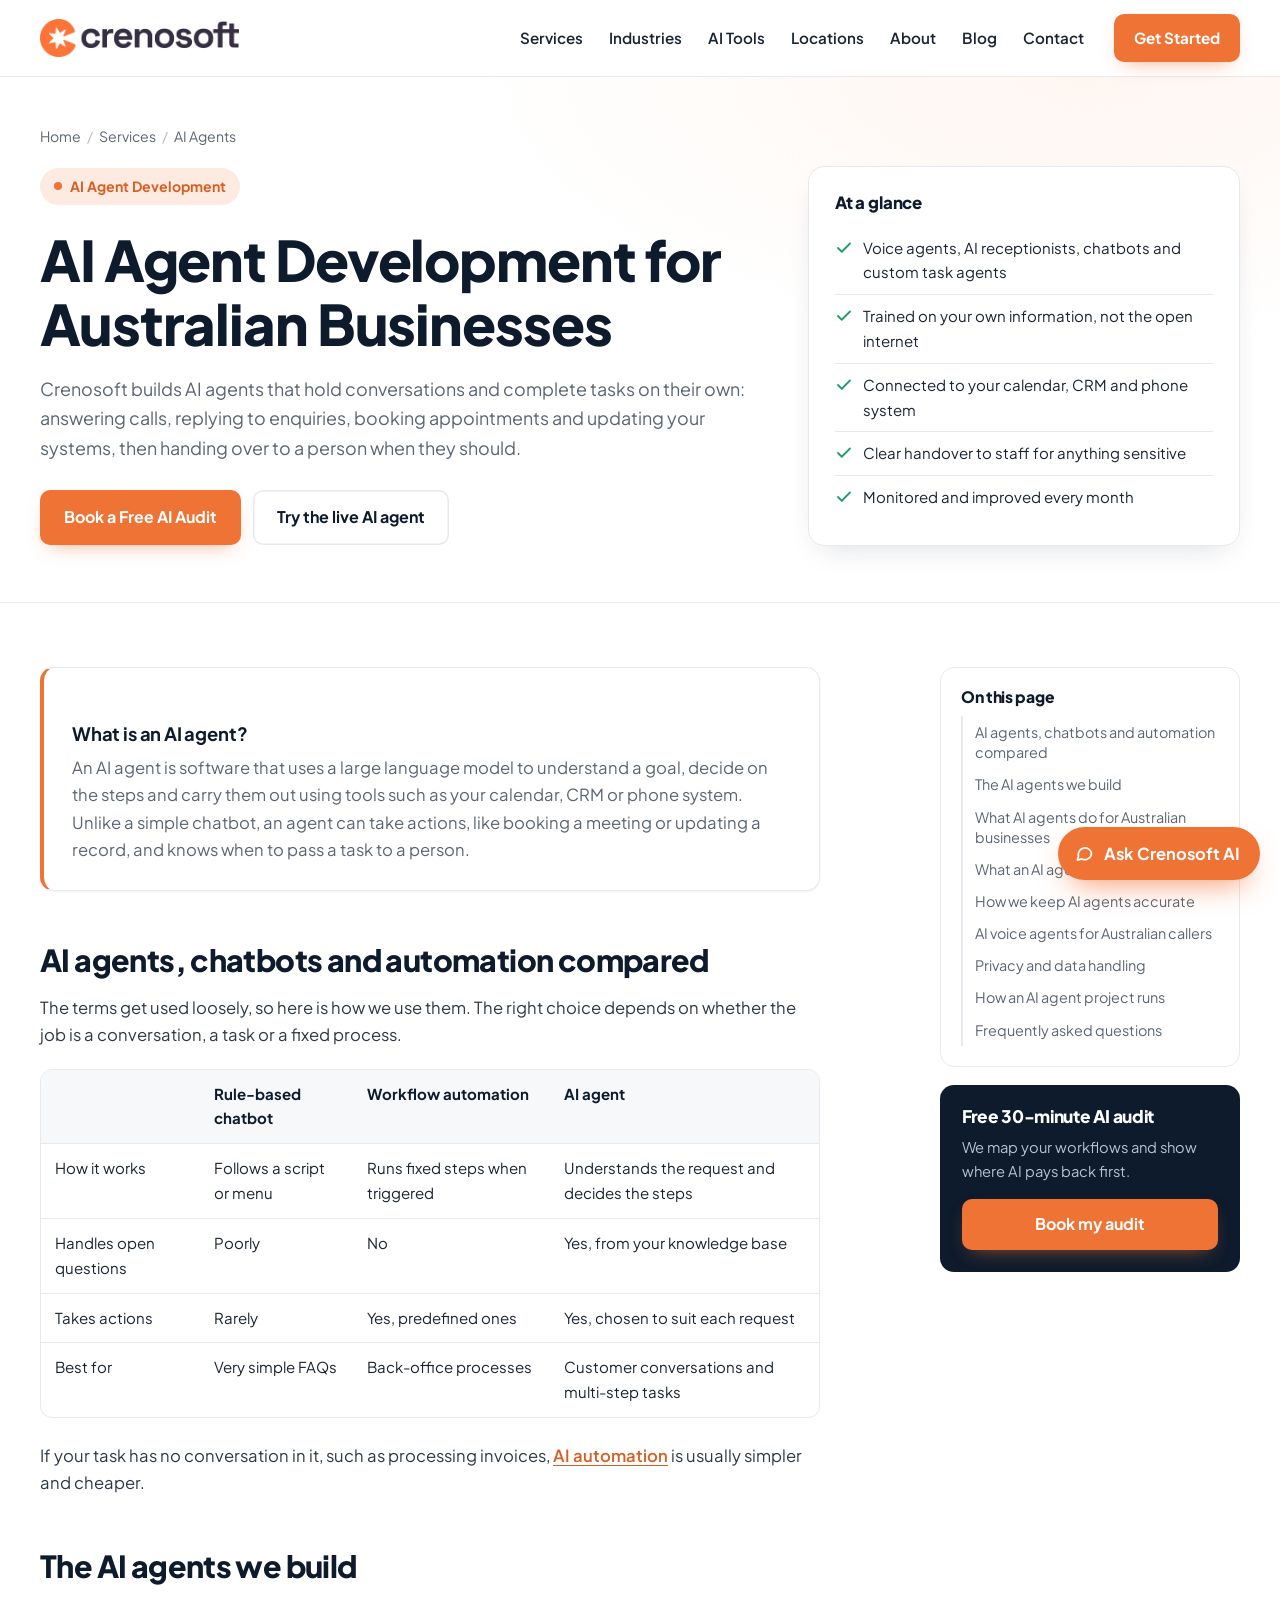
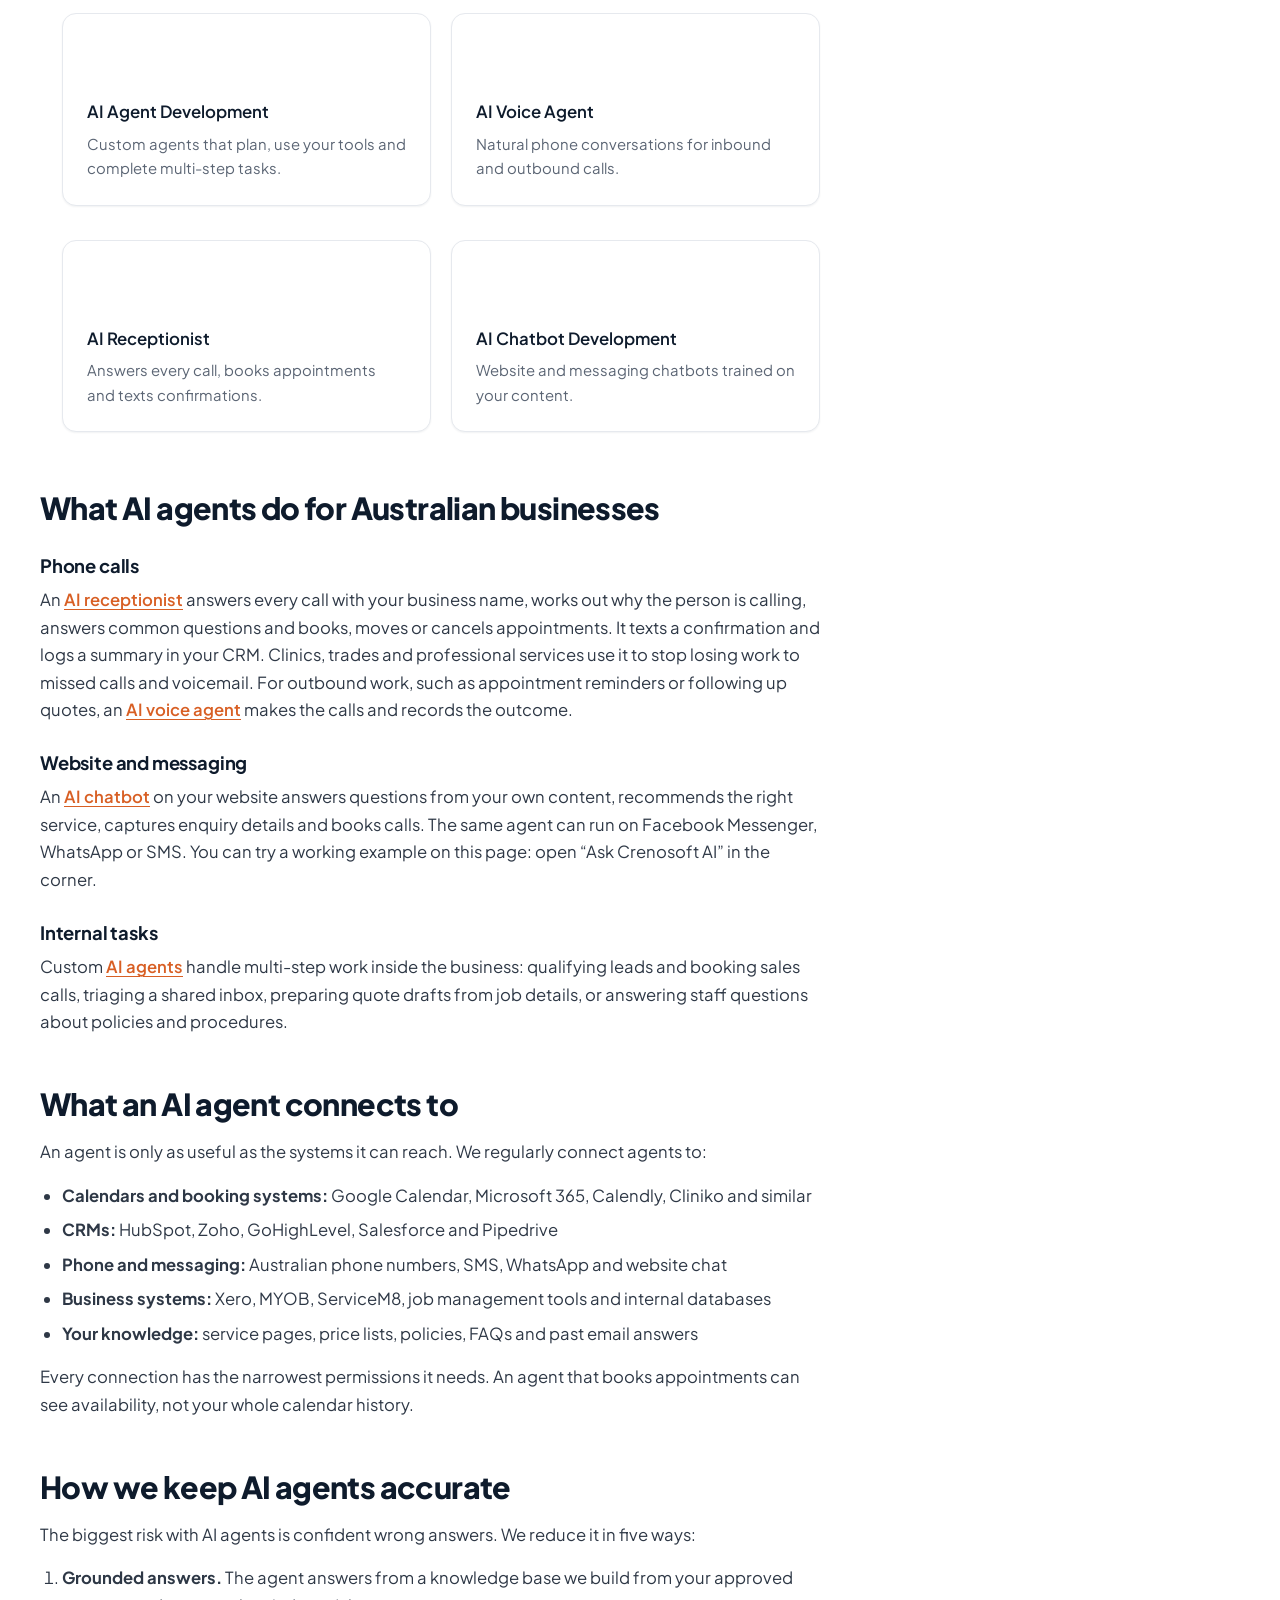
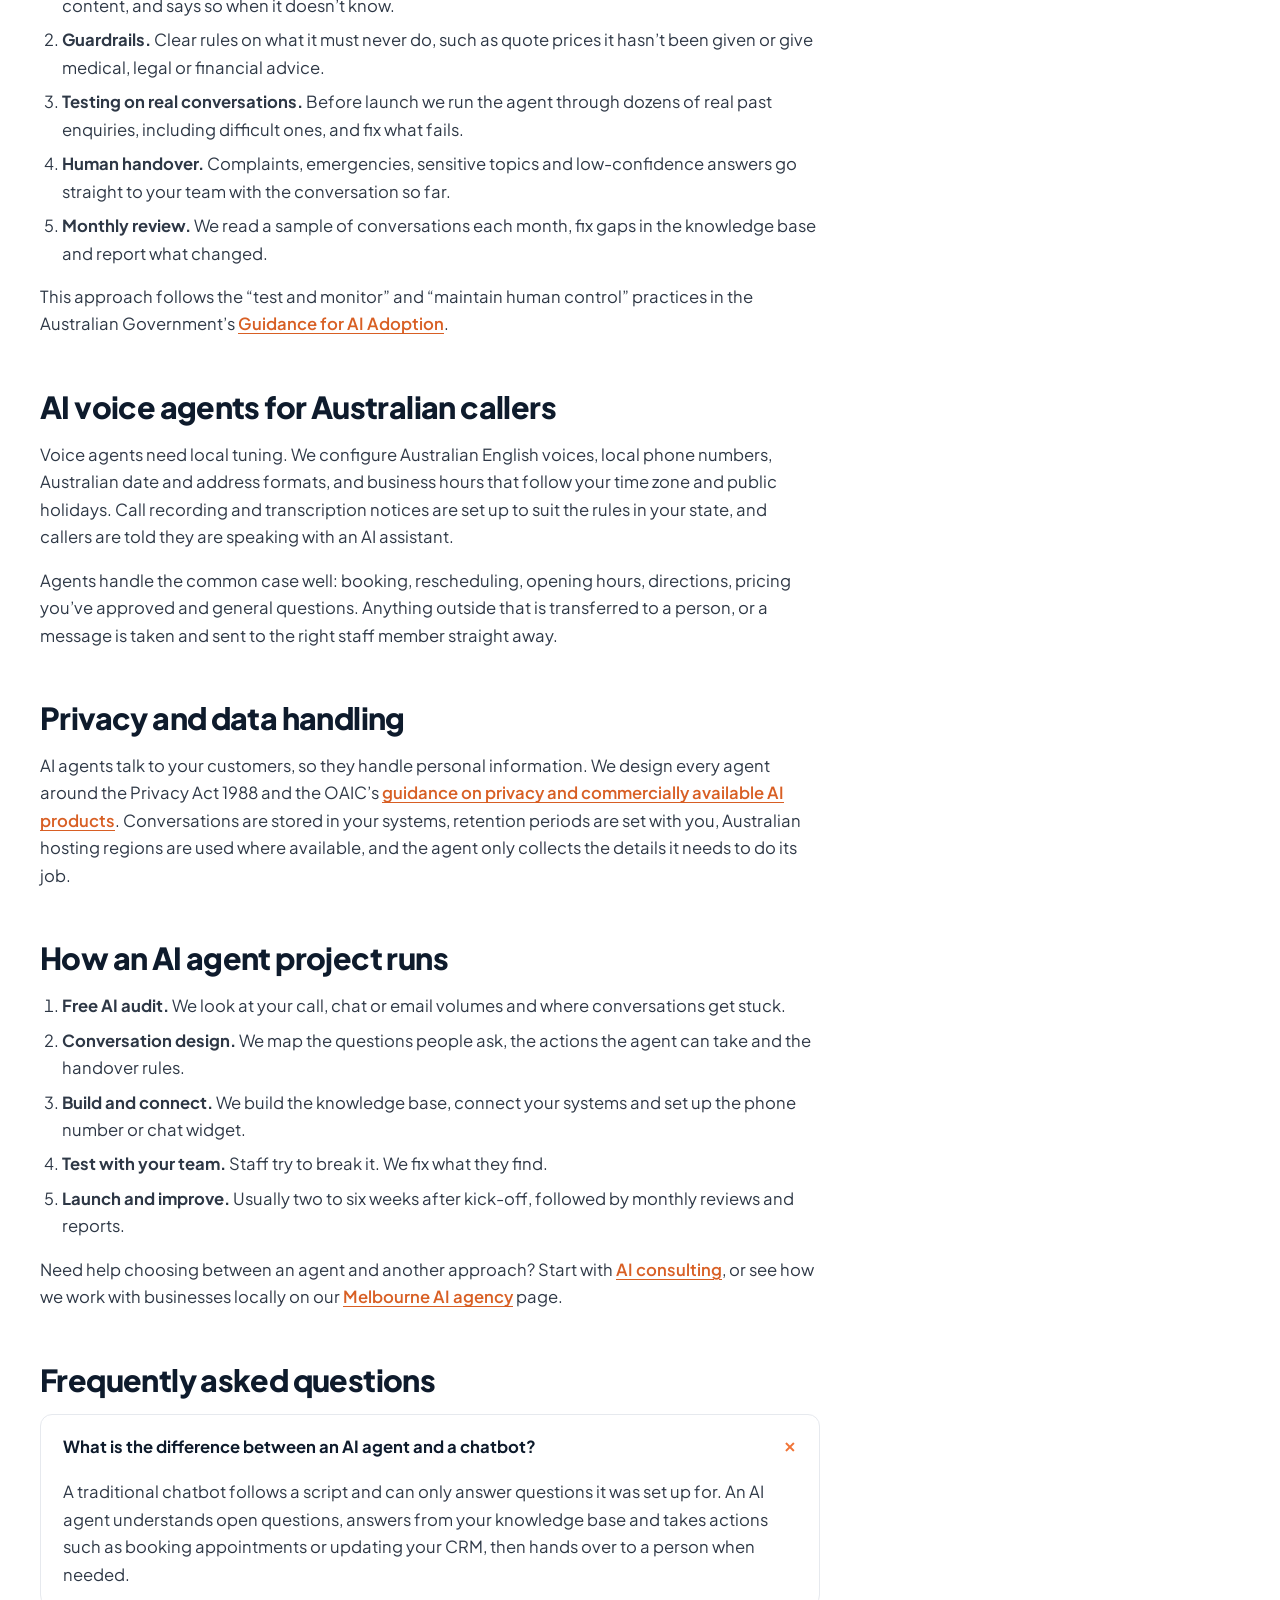
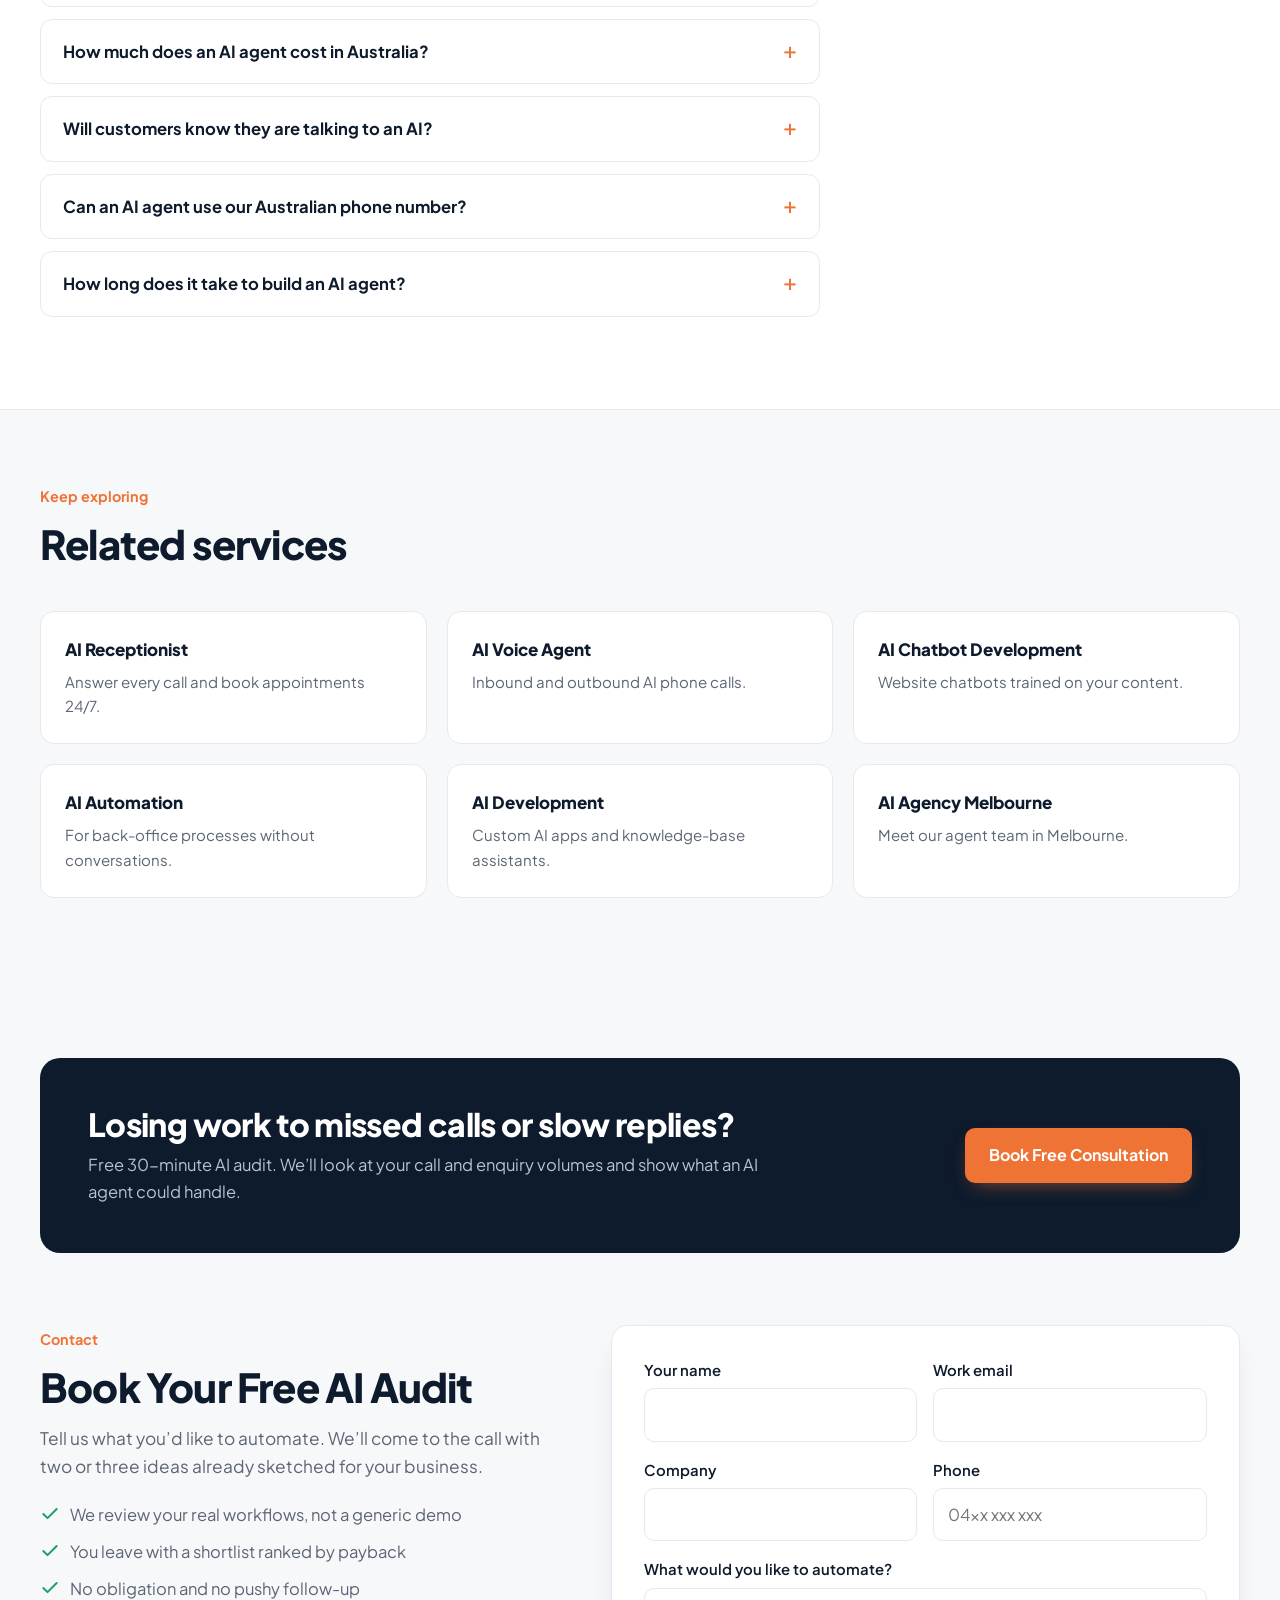
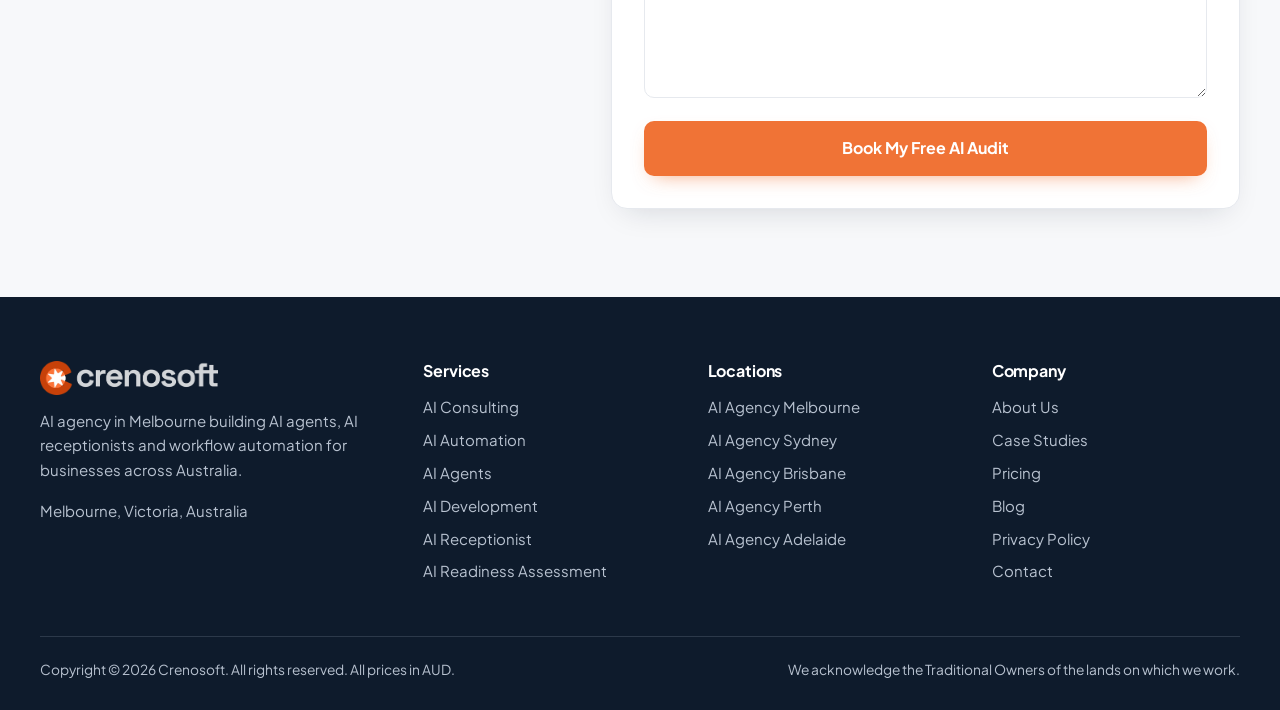
==== ai-agents.html @ 58e5a0da "Fix site structure: homepage, 5 service/location pages, clean-URL rewrites" ====
<!DOCTYPE html>
<html lang="en-AU">
<head>
<meta charset="utf-8">
<meta name="viewport" content="width=device-width, initial-scale=1, viewport-fit=cover">
<title>AI Agent Development Company Australia | Crenosoft</title>
<meta name="description" content="AI agent development for Australian businesses: voice agents, AI receptionists, chatbots and custom agents that use your tools and hand over to people.">
<link rel="canonical" href="https://www.crenosoft.com/ai-agents/">
<meta name="robots" content="index, follow, max-image-preview:large, max-snippet:-1">
<meta name="geo.region" content="AU-VIC">
<meta name="geo.placename" content="Melbourne">
<meta name="theme-color" content="#F07336">
<link rel="icon" type="image/png" href="/favicon.png">
<meta property="og:type" content="website">
<meta property="og:locale" content="en_AU">
<meta property="og:site_name" content="Crenosoft">
<meta property="og:title" content="AI Agent Development Company Australia | Crenosoft">
<meta property="og:description" content="AI agent development for Australian businesses: voice agents, AI receptionists, chatbots and custom agents that use your tools and hand over to people.">
<meta property="og:url" content="https://www.crenosoft.com/ai-agents/">
<meta name="twitter:card" content="summary_large_image">
<link rel="preconnect" href="https://fonts.googleapis.com">
<link rel="preconnect" href="https://fonts.gstatic.com" crossorigin>
<link href="https://fonts.googleapis.com/css2?family=Plus+Jakarta+Sans:wght@400;500;600;700;800&display=swap" rel="stylesheet">
<link rel="stylesheet" href="/styles.css">
<script type="application/ld+json">
{"@context":"https://schema.org","@graph":[{"@type":"WebPage","@id":"https://www.crenosoft.com/ai-agents/#webpage","url":"https://www.crenosoft.com/ai-agents/","name":"AI Agent Development Company Australia | Crenosoft","description":"AI agent development for Australian businesses: voice agents, AI receptionists, chatbots and custom agents that use your tools and hand over to people.","inLanguage":"en-AU","isPartOf":{"@id":"https://www.crenosoft.com/#website"},"about":{"@id":"https://www.crenosoft.com/ai-agents/#service"},"breadcrumb":{"@id":"https://www.crenosoft.com/ai-agents/#breadcrumb"},"speakable":{"@type":"SpeakableSpecification","cssSelector":[".answer-box p",".faq-answer"]}},{"@type":"BreadcrumbList","@id":"https://www.crenosoft.com/ai-agents/#breadcrumb","itemListElement":[{"@type":"ListItem","position":1,"name":"Home","item":"https://www.crenosoft.com/"},{"@type":"ListItem","position":2,"name":"Services","item":"https://www.crenosoft.com/#services"},{"@type":"ListItem","position":3,"name":"AI Agents","item":"https://www.crenosoft.com/ai-agents/"}]},{"@type":"Service","@id":"https://www.crenosoft.com/ai-agents/#service","name":"AI agent development","serviceType":"Artificial intelligence agent development","description":"An AI agent is software that uses a large language model to understand a goal, decide on the steps and carry them out using tools such as your calendar, CRM or phone system. Unlike a simple chatbot, an agent can take actions, like booking a meeting or updating a record, and knows when to pass a task to a person.","url":"https://www.crenosoft.com/ai-agents/","provider":{"@type":["Organization","ProfessionalService"],"@id":"https://www.crenosoft.com/#org","name":"Crenosoft","url":"https://www.crenosoft.com/","address":{"@type":"PostalAddress","addressLocality":"Melbourne","addressRegion":"VIC","addressCountry":"AU"}},"areaServed":[{"@type":"Country","name":"Australia"}],"hasOfferCatalog":{"@type":"OfferCatalog","name":"AI agent development","itemListElement":[{"@type":"Offer","itemOffered":{"@type":"Service","name":"AI Agent Development","url":"https://www.crenosoft.com/ai-agents/ai-agent-development/"}},{"@type":"Offer","itemOffered":{"@type":"Service","name":"AI Voice Agent","url":"https://www.crenosoft.com/ai-agents/ai-voice-agent/"}},{"@type":"Offer","itemOffered":{"@type":"Service","name":"AI Receptionist","url":"https://www.crenosoft.com/ai-agents/ai-receptionist/"}},{"@type":"Offer","itemOffered":{"@type":"Service","name":"AI Chatbot Development","url":"https://www.crenosoft.com/ai-agents/ai-chatbot-development/"}}]}},{"@type":"FAQPage","@id":"https://www.crenosoft.com/ai-agents/#faq","mainEntity":[{"@type":"Question","name":"What is the difference between an AI agent and a chatbot?","acceptedAnswer":{"@type":"Answer","text":"A traditional chatbot follows a script and can only answer questions it was set up for. An AI agent understands open questions, answers from your knowledge base and takes actions such as booking appointments or updating your CRM, then hands over to a person when needed."}},{"@type":"Question","name":"How much does an AI agent cost in Australia?","acceptedAnswer":{"@type":"Answer","text":"Cost depends on the channels it covers, the systems it connects to and the volume of conversations. We give a fixed build quote in AUD after a free audit, plus a monthly fee for hosting, call or message usage, monitoring and improvements."}},{"@type":"Question","name":"Will customers know they are talking to an AI?","acceptedAnswer":{"@type":"Answer","text":"Yes. We recommend telling callers and chat users they are speaking with an AI assistant, and always giving them a way to reach a person. This builds trust and follows Australian guidance on transparency."}},{"@type":"Question","name":"Can an AI agent use our Australian phone number?","acceptedAnswer":{"@type":"Answer","text":"Yes. The agent can answer on your existing number through call forwarding, or on a new Australian number. You choose the hours it answers and when calls go to staff."}},{"@type":"Question","name":"How long does it take to build an AI agent?","acceptedAnswer":{"@type":"Answer","text":"A focused AI receptionist or website chatbot usually goes live in two to three weeks. Custom agents that connect to several systems typically take four to six weeks, including testing with your team."}}]}]}
</script>
</head>
<body>
<a class="skip" href="#main">Skip to content</a>
<header class="site-header">
<nav class="wrap nav" aria-label="Main">
<a class="brand" href="/" aria-label="Crenosoft home"><img src="/logo.png" alt="Crenosoft" width="199" height="38"></a>
<button class="menu-toggle" aria-expanded="false" aria-controls="nav-links" aria-label="Open menu">
<svg width="26" height="26" viewBox="0 0 24 24" fill="none" stroke="currentColor" stroke-width="2" stroke-linecap="round"><path d="M4 7h16M4 12h16M4 17h16"/></svg>
</button>
<ul class="nav-links" id="nav-links">
<li><a href="/#services">Services</a></li>
<li><a href="/#industries">Industries</a></li>
<li><a href="/#assessment">AI Tools</a></li>
<li><a href="/locations/melbourne/">Locations</a></li>
<li><a href="/about/">About</a></li>
<li><a href="/insights/">Blog</a></li>
<li><a href="#contact">Contact</a></li>
</ul>
<a class="btn btn-primary" href="#contact">Get Started</a>
</nav>
</header>
<main id="main">
<section class="page-hero" aria-labelledby="page-title">
<div class="wrap">
<nav class="crumbs" aria-label="Breadcrumb"><ol><li><a href="/">Home</a></li><li><a href="/#services">Services</a></li><li aria-current="page">AI Agents</li></ol></nav>
<div class="page-hero-grid">
<div>
<span class="pill"><i aria-hidden="true"></i>AI Agent Development</span>
<h1 id="page-title">AI Agent Development for Australian Businesses</h1>
<p class="lead">Crenosoft builds AI agents that hold conversations and complete tasks on their own: answering calls, replying to enquiries, booking appointments and updating your systems, then handing over to a person when they should.</p>
<div class="hero-ctas"><a class="btn btn-primary" href="#contact">Book a Free AI Audit</a><a class="btn btn-outline" href="/">Try the live AI agent</a></div>
</div>
<aside class="facts" aria-labelledby="facts-title"><h2 id="facts-title">At a glance</h2><ul><li><svg viewBox="0 0 24 24" fill="none" stroke="currentColor" stroke-width="2.4" stroke-linecap="round" stroke-linejoin="round" aria-hidden="true"><path d="M20 6 9 17l-5-5"/></svg><span>Voice agents, AI receptionists, chatbots and custom task agents</span></li><li><svg viewBox="0 0 24 24" fill="none" stroke="currentColor" stroke-width="2.4" stroke-linecap="round" stroke-linejoin="round" aria-hidden="true"><path d="M20 6 9 17l-5-5"/></svg><span>Trained on your own information, not the open internet</span></li><li><svg viewBox="0 0 24 24" fill="none" stroke="currentColor" stroke-width="2.4" stroke-linecap="round" stroke-linejoin="round" aria-hidden="true"><path d="M20 6 9 17l-5-5"/></svg><span>Connected to your calendar, CRM and phone system</span></li><li><svg viewBox="0 0 24 24" fill="none" stroke="currentColor" stroke-width="2.4" stroke-linecap="round" stroke-linejoin="round" aria-hidden="true"><path d="M20 6 9 17l-5-5"/></svg><span>Clear handover to staff for anything sensitive</span></li><li><svg viewBox="0 0 24 24" fill="none" stroke="currentColor" stroke-width="2.4" stroke-linecap="round" stroke-linejoin="round" aria-hidden="true"><path d="M20 6 9 17l-5-5"/></svg><span>Monitored and improved every month</span></li></ul></aside>
</div>
</div>
</section>
<section class="content" aria-label="Page content">
<div class="wrap content-grid">
<article class="prose">
<div class="answer-box"><h3>What is an AI agent?</h3><p>An AI agent is software that uses a large language model to understand a goal, decide on the steps and carry them out using tools such as your calendar, CRM or phone system. Unlike a simple chatbot, an agent can take actions, like booking a meeting or updating a record, and knows when to pass a task to a person.</p></div>
<h2 id="ai-agents-chatbots-and-automation-compared">AI agents, chatbots and automation compared</h2>
<p>The terms get used loosely, so here is how we use them. The right choice depends on whether the job is a conversation, a task or a fixed process.</p>
<div class="tbl-wrap"><table class="tbl">
<thead><tr><th scope="col"></th><th scope="col">Rule-based chatbot</th><th scope="col">Workflow automation</th><th scope="col">AI agent</th></tr></thead>
<tbody>
<tr><td>How it works</td><td>Follows a script or menu</td><td>Runs fixed steps when triggered</td><td>Understands the request and decides the steps</td></tr>
<tr><td>Handles open questions</td><td>Poorly</td><td>No</td><td>Yes, from your knowledge base</td></tr>
<tr><td>Takes actions</td><td>Rarely</td><td>Yes, predefined ones</td><td>Yes, chosen to suit each request</td></tr>
<tr><td>Best for</td><td>Very simple FAQs</td><td>Back-office processes</td><td>Customer conversations and multi-step tasks</td></tr>
</tbody></table></div>
<p>If your task has no conversation in it, such as processing invoices, <a href="/ai-automation/">AI automation</a> is usually simpler and cheaper.</p>
<h2 id="the-ai-agents-we-build">The AI agents we build</h2>
<ul class="svc-list"><li><a href="/ai-agents/ai-agent-development/">AI Agent Development</a><p>Custom agents that plan, use your tools and complete multi-step tasks.</p></li><li><a href="/ai-agents/ai-voice-agent/">AI Voice Agent</a><p>Natural phone conversations for inbound and outbound calls.</p></li><li><a href="/ai-agents/ai-receptionist/">AI Receptionist</a><p>Answers every call, books appointments and texts confirmations.</p></li><li><a href="/ai-agents/ai-chatbot-development/">AI Chatbot Development</a><p>Website and messaging chatbots trained on your content.</p></li></ul>
<h2 id="what-ai-agents-do-for-australian-businesses">What AI agents do for Australian businesses</h2>
<h3>Phone calls</h3>
<p>An <a href="/ai-agents/ai-receptionist/">AI receptionist</a> answers every call with your business name, works out why the person is calling, answers common questions and books, moves or cancels appointments. It texts a confirmation and logs a summary in your CRM. Clinics, trades and professional services use it to stop losing work to missed calls and voicemail. For outbound work, such as appointment reminders or following up quotes, an <a href="/ai-agents/ai-voice-agent/">AI voice agent</a> makes the calls and records the outcome.</p>
<h3>Website and messaging</h3>
<p>An <a href="/ai-agents/ai-chatbot-development/">AI chatbot</a> on your website answers questions from your own content, recommends the right service, captures enquiry details and books calls. The same agent can run on Facebook Messenger, WhatsApp or SMS. You can try a working example on this page: open “Ask Crenosoft AI” in the corner.</p>
<h3>Internal tasks</h3>
<p>Custom <a href="/ai-agents/ai-agent-development/">AI agents</a> handle multi-step work inside the business: qualifying leads and booking sales calls, triaging a shared inbox, preparing quote drafts from job details, or answering staff questions about policies and procedures.</p>
<h2 id="what-an-ai-agent-connects-to">What an AI agent connects to</h2>
<p>An agent is only as useful as the systems it can reach. We regularly connect agents to:</p>
<ul>
<li><strong>Calendars and booking systems:</strong> Google Calendar, Microsoft 365, Calendly, Cliniko and similar</li>
<li><strong>CRMs:</strong> HubSpot, Zoho, GoHighLevel, Salesforce and Pipedrive</li>
<li><strong>Phone and messaging:</strong> Australian phone numbers, SMS, WhatsApp and website chat</li>
<li><strong>Business systems:</strong> Xero, MYOB, ServiceM8, job management tools and internal databases</li>
<li><strong>Your knowledge:</strong> service pages, price lists, policies, FAQs and past email answers</li>
</ul>
<p>Every connection has the narrowest permissions it needs. An agent that books appointments can see availability, not your whole calendar history.</p>
<h2 id="how-we-keep-ai-agents-accurate">How we keep AI agents accurate</h2>
<p>The biggest risk with AI agents is confident wrong answers. We reduce it in five ways:</p>
<ol>
<li><strong>Grounded answers.</strong> The agent answers from a knowledge base we build from your approved content, and says so when it doesn’t know.</li>
<li><strong>Guardrails.</strong> Clear rules on what it must never do, such as quote prices it hasn’t been given or give medical, legal or financial advice.</li>
<li><strong>Testing on real conversations.</strong> Before launch we run the agent through dozens of real past enquiries, including difficult ones, and fix what fails.</li>
<li><strong>Human handover.</strong> Complaints, emergencies, sensitive topics and low-confidence answers go straight to your team with the conversation so far.</li>
<li><strong>Monthly review.</strong> We read a sample of conversations each month, fix gaps in the knowledge base and report what changed.</li>
</ol>
<p>This approach follows the “test and monitor” and “maintain human control” practices in the Australian Government’s <a href="https://www.industry.gov.au/publications/guidance-ai-adoption" target="_blank" rel="noopener">Guidance for AI Adoption</a>.</p>
<h2 id="ai-voice-agents-for-australian-callers">AI voice agents for Australian callers</h2>
<p>Voice agents need local tuning. We configure Australian English voices, local phone numbers, Australian date and address formats, and business hours that follow your time zone and public holidays. Call recording and transcription notices are set up to suit the rules in your state, and callers are told they are speaking with an AI assistant.</p>
<p>Agents handle the common case well: booking, rescheduling, opening hours, directions, pricing you’ve approved and general questions. Anything outside that is transferred to a person, or a message is taken and sent to the right staff member straight away.</p>
<h2 id="privacy-and-data-handling">Privacy and data handling</h2>
<p>AI agents talk to your customers, so they handle personal information. We design every agent around the Privacy Act 1988 and the OAIC’s <a href="https://www.oaic.gov.au/privacy/privacy-guidance-for-organisations-and-government-agencies/guidance-on-privacy-and-the-use-of-commercially-available-ai-products" target="_blank" rel="noopener">guidance on privacy and commercially available AI products</a>. Conversations are stored in your systems, retention periods are set with you, Australian hosting regions are used where available, and the agent only collects the details it needs to do its job.</p>
<h2 id="how-an-ai-agent-project-runs">How an AI agent project runs</h2>
<ol>
<li><strong>Free AI audit.</strong> We look at your call, chat or email volumes and where conversations get stuck.</li>
<li><strong>Conversation design.</strong> We map the questions people ask, the actions the agent can take and the handover rules.</li>
<li><strong>Build and connect.</strong> We build the knowledge base, connect your systems and set up the phone number or chat widget.</li>
<li><strong>Test with your team.</strong> Staff try to break it. We fix what they find.</li>
<li><strong>Launch and improve.</strong> Usually two to six weeks after kick-off, followed by monthly reviews and reports.</li>
</ol>
<p>Need help choosing between an agent and another approach? Start with <a href="/ai-consulting/">AI consulting</a>, or see how we work with businesses locally on our <a href="/locations/melbourne/">Melbourne AI agency</a> page.</p>
<h2 id="faq">Frequently asked questions</h2>
<div class="faq" style="margin:0"><details open><summary>What is the difference between an AI agent and a chatbot?</summary><p class="faq-answer">A traditional chatbot follows a script and can only answer questions it was set up for. An AI agent understands open questions, answers from your knowledge base and takes actions such as booking appointments or updating your CRM, then hands over to a person when needed.</p></details><details><summary>How much does an AI agent cost in Australia?</summary><p class="faq-answer">Cost depends on the channels it covers, the systems it connects to and the volume of conversations. We give a fixed build quote in AUD after a free audit, plus a monthly fee for hosting, call or message usage, monitoring and improvements.</p></details><details><summary>Will customers know they are talking to an AI?</summary><p class="faq-answer">Yes. We recommend telling callers and chat users they are speaking with an AI assistant, and always giving them a way to reach a person. This builds trust and follows Australian guidance on transparency.</p></details><details><summary>Can an AI agent use our Australian phone number?</summary><p class="faq-answer">Yes. The agent can answer on your existing number through call forwarding, or on a new Australian number. You choose the hours it answers and when calls go to staff.</p></details><details><summary>How long does it take to build an AI agent?</summary><p class="faq-answer">A focused AI receptionist or website chatbot usually goes live in two to three weeks. Custom agents that connect to several systems typically take four to six weeks, including testing with your team.</p></details></div>
</article>
<div class="aside">
<nav class="toc" aria-label="On this page"><h2>On this page</h2><ol id="toc-list"></ol></nav>
<div class="aside-cta"><h2>Free 30-minute AI audit</h2><p>We map your workflows and show where AI pays back first.</p><a class="btn btn-primary" href="#contact">Book my audit</a></div>
</div>
</div>
</section>
<section class="related" aria-labelledby="related-title">
<div class="wrap">
<div class="section-head"><span class="label">Keep exploring</span><h2 id="related-title">Related services</h2></div>
<ul class="ind-list"><li><a href="/ai-agents/ai-receptionist/">AI Receptionist</a><p>Answer every call and book appointments 24/7.</p></li><li><a href="/ai-agents/ai-voice-agent/">AI Voice Agent</a><p>Inbound and outbound AI phone calls.</p></li><li><a href="/ai-agents/ai-chatbot-development/">AI Chatbot Development</a><p>Website chatbots trained on your content.</p></li><li><a href="/ai-automation/">AI Automation</a><p>For back-office processes without conversations.</p></li><li><a href="/ai-development/">AI Development</a><p>Custom AI apps and knowledge-base assistants.</p></li><li><a href="/locations/melbourne/">AI Agency Melbourne</a><p>Meet our agent team in Melbourne.</p></li></ul>
</div>
</section>

<section id="contact" class="soft" aria-labelledby="contact-title">
<div class="wrap">
<div class="cta-band">
<div><h2>Losing work to missed calls or slow replies?</h2><p>Free 30-minute AI audit. We’ll look at your call and enquiry volumes and show what an AI agent could handle.</p></div>
<a class="btn btn-primary" href="#audit-form">Book Free Consultation</a>
</div>
<div class="contact-grid">
<div>
<span class="label">Contact</span>
<h2 id="contact-title">Book Your Free AI Audit</h2>
<p class="lead">Tell us what you’d like to automate. We’ll come to the call with two or three ideas already sketched for your business.</p>
<ul>
<li><svg viewBox="0 0 24 24" fill="none" stroke="currentColor" stroke-width="2.4" stroke-linecap="round" stroke-linejoin="round" aria-hidden="true"><path d="M20 6 9 17l-5-5"/></svg>We review your real workflows, not a generic demo</li>
<li><svg viewBox="0 0 24 24" fill="none" stroke="currentColor" stroke-width="2.4" stroke-linecap="round" stroke-linejoin="round" aria-hidden="true"><path d="M20 6 9 17l-5-5"/></svg>You leave with a shortlist ranked by payback</li>
<li><svg viewBox="0 0 24 24" fill="none" stroke="currentColor" stroke-width="2.4" stroke-linecap="round" stroke-linejoin="round" aria-hidden="true"><path d="M20 6 9 17l-5-5"/></svg>No obligation and no pushy follow-up</li>
</ul>
</div>
<form class="audit" id="audit-form" novalidate data-endpoint="">
<div class="f-row">
<div class="f"><label for="f-name">Your name</label><input id="f-name" name="name" autocomplete="name" required></div>
<div class="f"><label for="f-email">Work email</label><input id="f-email" name="email" type="email" autocomplete="email" required></div>
</div>
<div class="f-row">
<div class="f"><label for="f-company">Company</label><input id="f-company" name="company" autocomplete="organization"></div>
<div class="f"><label for="f-phone">Phone</label><input id="f-phone" name="phone" type="tel" autocomplete="tel" placeholder="04xx xxx xxx"></div>
</div>
<div class="f"><label for="f-task">What would you like to automate?</label><textarea id="f-task" name="task"></textarea></div>
<p class="f-error" id="f-error">Add your name and a valid work email so we can reach you.</p>
<button class="btn btn-primary" type="submit" style="width:100%">Book My Free AI Audit</button>
<div class="form-done" id="form-done" aria-live="polite"><h3>Audit request received</h3><p style="color:var(--ink-2);margin:0">Thanks <span id="done-name"></span>. We’ll email you within one business day with times for your audit.</p></div>
</form>
</div>
</div>
</section>

</main>
<footer>
<div class="wrap">
<div class="foot-grid">
<div>
<a class="brand" href="/" aria-label="Crenosoft home"><img src="/logo-light.png" alt="Crenosoft" width="178" height="34"></a>
<p>AI agency in Melbourne building AI agents, AI receptionists and workflow automation for businesses across Australia.</p>
<p style="margin:0">Melbourne, Victoria, Australia</p>
<!-- TODO before launch: street address (must match Google Business Profile), +61 phone, email, ABN -->
</div>
<div>
<h3>Services</h3>
<ul>
<li><a href="/ai-consulting/">AI Consulting</a></li>
<li><a href="/ai-automation/">AI Automation</a></li>
<li><a href="/ai-agents/">AI Agents</a></li>
<li><a href="/ai-development/">AI Development</a></li>
<li><a href="/ai-agents/ai-receptionist/">AI Receptionist</a></li>
<li><a href="/ai-consulting/ai-readiness-assessment/">AI Readiness Assessment</a></li>
</ul>
</div>
<div>
<h3>Locations</h3>
<ul>
<li><a href="/locations/melbourne/">AI Agency Melbourne</a></li>
<li><a href="/locations/sydney/">AI Agency Sydney</a></li>
<li><a href="/locations/brisbane/">AI Agency Brisbane</a></li>
<li><a href="/locations/perth/">AI Agency Perth</a></li>
<li><a href="/locations/adelaide/">AI Agency Adelaide</a></li>
</ul>
</div>
<div>
<h3>Company</h3>
<ul>
<li><a href="/about/">About Us</a></li>
<li><a href="/case-studies/">Case Studies</a></li>
<li><a href="/pricing/">Pricing</a></li>
<li><a href="/insights/">Blog</a></li>
<li><a href="/privacy/">Privacy Policy</a></li>
<li><a href="#contact">Contact</a></li>
</ul>
</div>
</div>
<div class="foot-base">
<span>Copyright © <span id="yr">2026</span> Crenosoft. All rights reserved. All prices in AUD.</span>
<span>We acknowledge the Traditional Owners of the lands on which we work.</span>
</div>
</div>
</footer>
<button class="chat-fab" id="chat-fab" aria-expanded="false" aria-controls="chat"><svg viewBox="0 0 24 24" fill="none" stroke="currentColor" stroke-width="2" stroke-linecap="round" stroke-linejoin="round" aria-hidden="true"><path d="M21 12a8 8 0 0 1-11.6 7.1L4 20.5l1.4-4.6A8 8 0 1 1 21 12z"/></svg>Ask Crenosoft AI</button>
<div class="chat" id="chat" role="dialog" aria-label="Crenosoft AI assistant">
<div class="chat-head"><b>Crenosoft AI Assistant</b><button id="chat-close" aria-label="Close chat">×</button></div>
<div class="chat-log" id="chat-log" aria-live="polite"><div class="msg bot">Hi, I’m Crenosoft’s AI assistant. Ask me anything about this service, how projects work, or what AI could do for your business.</div></div>
<form class="chat-form" id="chat-form"><input id="chat-input" placeholder="Type your question" aria-label="Your question" maxlength="500"><button type="submit">Send</button></form>
</div>
<script src="/site.js" defer></script>
</body>
</html>
---- styles.css ----
:root{
  --white:#FFFFFF;
  --bg-soft:#F7F8FA;
  --bg-warm:#FFF6F1;
  --navy:#0E1B2C;
  --ink:#1A2433;
  --ink-2:#5B6574;
  --line:#E6E9EE;
  --orange:#F07336;
  --orange-dark:#D85F24;
  --orange-soft:#FDEBE1;
  --green:#1F9D6B;
  --shadow-sm:0 1px 2px rgba(14,27,44,.06);
  --shadow:0 12px 32px -14px rgba(14,27,44,.18);
  color-scheme:light;
  box-sizing:border-box;
  padding-top:env(safe-area-inset-top,0px);
  padding-bottom:env(safe-area-inset-bottom,0px);
}
*,*::before,*::after{box-sizing:inherit}
html{scroll-behavior:smooth;scroll-padding-top:calc(env(safe-area-inset-top,0px) + 84px);-webkit-text-size-adjust:100%;background:#FFFFFF}
body{margin:0;background:var(--white);color:var(--ink);font-family:"Plus Jakarta Sans",system-ui,-apple-system,"Segoe UI",Roboto,Arial,sans-serif;font-size:16.5px;line-height:1.65;overflow-x:hidden}
body::before{content:"";position:fixed;inset:0 0 auto;height:env(safe-area-inset-top,0px);z-index:60;background:rgba(255,255,255,.92)}
img,svg{max-width:100%}
a{color:inherit}
h1,h2,h3{color:var(--navy);margin:0;letter-spacing:-.02em;line-height:1.15}
h1{font-size:clamp(2.2rem,4.8vw,3.5rem);font-weight:800}
h2{font-size:clamp(1.75rem,3.2vw,2.5rem);font-weight:800}
h3{font-size:1.1rem;font-weight:700;letter-spacing:-.01em;line-height:1.3}
p{margin:0 0 1rem}
.wrap{width:min(1200px,100% - 40px);margin-inline:auto}
.skip{position:absolute;left:-999px;top:8px;background:var(--orange);color:#fff;padding:10px 16px;border-radius:8px;z-index:100}
.skip:focus{left:12px}
:focus-visible{outline:3px solid var(--orange);outline-offset:3px;border-radius:6px}
.label{display:inline-block;color:var(--orange);font-weight:700;font-size:.9rem;margin-bottom:12px}
.center{text-align:center}
.center .lead{margin-inline:auto}
.lead{color:var(--ink-2);font-size:1.08rem;max-width:62ch;margin:14px 0 0}

/* Buttons */
.btn{display:inline-flex;align-items:center;justify-content:center;gap:8px;border:0;cursor:pointer;font:inherit;font-weight:700;text-decoration:none;border-radius:10px;padding:14px 24px;font-size:1rem;transition:background .2s ease,box-shadow .2s ease,transform .15s ease}
.btn:active{transform:translateY(1px)}
.btn-primary{background:var(--orange);color:#fff;box-shadow:0 8px 20px -10px rgba(240,115,54,.7)}
.btn-primary:hover{background:var(--orange-dark)}
.btn-outline{background:#fff;color:var(--navy);box-shadow:inset 0 0 0 1.5px var(--line)}
.btn-outline:hover{box-shadow:inset 0 0 0 1.5px var(--navy)}
.btn svg{width:18px;height:18px}

/* Header */
.site-header{position:sticky;top:env(safe-area-inset-top,0px);z-index:50;background:rgba(255,255,255,.92);backdrop-filter:saturate(1.4) blur(12px);-webkit-backdrop-filter:saturate(1.4) blur(12px);border-bottom:1px solid var(--line)}
.nav{display:flex;align-items:center;gap:30px;height:76px}
.brand img{display:block;height:38px;width:auto}
footer .brand img{height:34px}
.brand{display:flex;align-items:center;gap:10px;text-decoration:none;font-weight:800;font-size:1.3rem;color:var(--navy);letter-spacing:-.02em}
.brand-mark{width:34px;height:34px;border-radius:9px;background:var(--orange);display:grid;place-items:center}
.brand-mark svg{width:20px;height:20px}
.nav-links{display:flex;gap:26px;margin-left:auto;list-style:none;padding:0;margin-block:0}
.nav-links a{text-decoration:none;color:var(--ink);font-weight:600;font-size:.95rem}
.nav-links a:hover{color:var(--orange)}
.nav > .btn{padding:11px 20px;font-size:.95rem}
.menu-toggle{display:none;margin-left:auto;background:none;border:0;color:var(--navy);padding:8px;cursor:pointer}
@media (max-width:980px){
  .nav-links{display:none;position:absolute;top:76px;left:0;right:0;flex-direction:column;gap:0;background:#fff;border-bottom:1px solid var(--line);padding:8px 20px 18px;box-shadow:var(--shadow)}
  .nav-links.open{display:flex}
  .nav-links a{display:block;padding:12px 0;font-size:1.05rem}
  .menu-toggle{display:block}
  .nav > .btn{display:none}
}

/* Hero */
.hero{padding:64px 0 72px;background:radial-gradient(900px 420px at 85% 0%,var(--bg-warm),transparent 70%),#fff}
.hero-grid{display:grid;grid-template-columns:1.05fr .95fr;gap:56px;align-items:center}
.pill{display:inline-flex;align-items:center;gap:8px;background:var(--orange-soft);color:var(--orange-dark);font-weight:700;font-size:.88rem;padding:7px 14px;border-radius:999px;margin-bottom:22px}
.pill i{width:8px;height:8px;border-radius:50%;background:var(--orange)}
.hero h1{max-width:16ch}
.hero .lead{font-size:1.14rem;margin:20px 0 30px}
.hero-ctas{display:flex;flex-wrap:wrap;gap:12px}
.hero-checks{display:flex;flex-wrap:wrap;gap:10px 24px;margin:30px 0 0;padding:0;list-style:none;color:var(--ink-2);font-size:.95rem;font-weight:500}
.hero-checks li{display:flex;align-items:center;gap:8px}
.hero-checks svg{width:18px;height:18px;color:var(--green);flex:none}
@media (max-width:960px){.hero-grid{grid-template-columns:1fr;gap:40px}.hero{padding:40px 0 56px}}

/* AI agent console (light) */
.console{background:#fff;border:1px solid var(--line);border-radius:18px;box-shadow:0 30px 60px -30px rgba(14,27,44,.28);overflow:hidden}
.console-top{display:flex;align-items:center;gap:10px;padding:14px 18px;border-bottom:1px solid var(--line);background:var(--bg-soft);font-size:.9rem;color:var(--ink-2)}
.dot{width:9px;height:9px;border-radius:50%;background:var(--green);box-shadow:0 0 0 4px rgba(31,157,107,.15)}
.console-top strong{color:var(--navy)}
.console-top .tag{margin-left:auto;background:var(--orange-soft);color:var(--orange-dark);font-weight:700;font-size:.78rem;padding:3px 10px;border-radius:999px}
.console-body{padding:20px}
.console label{display:block;font-weight:700;color:var(--navy);margin-bottom:10px;font-size:.98rem}
.console-input{display:flex;gap:8px;background:#fff;border:1.5px solid var(--line);border-radius:12px;padding:6px}
.console-input:focus-within{border-color:var(--orange)}
.console-input textarea{flex:1;min-height:50px;resize:none;background:transparent;border:0;color:var(--ink);font:inherit;font-size:.96rem;padding:9px 10px;line-height:1.45}
.console-input textarea:focus{outline:none}
.console-input textarea::placeholder{color:#98A1AE}
.console-input button{align-self:flex-end;background:var(--orange);color:#fff;border:0;border-radius:9px;padding:10px 16px;font:inherit;font-weight:700;cursor:pointer;white-space:nowrap}
.console-input button:hover{background:var(--orange-dark)}
.console-input button:disabled{opacity:.6;cursor:wait}
.examples{display:flex;flex-wrap:wrap;gap:8px;margin-top:12px}
.examples button{background:var(--bg-soft);color:var(--ink);border:1px solid var(--line);border-radius:999px;padding:6px 12px;font:inherit;font-size:.84rem;font-weight:500;cursor:pointer}
.examples button:hover{border-color:var(--orange);color:var(--orange-dark)}
.blueprint{margin-top:16px;min-height:220px;border-radius:12px;background:var(--bg-soft);border:1px solid var(--line);padding:18px}
.bp-empty{color:var(--ink-2);font-size:.94rem;display:grid;place-items:center;text-align:center;min-height:182px}
.bp-head{display:flex;justify-content:space-between;gap:12px;align-items:flex-start;margin-bottom:10px}
.bp-title{font-weight:800;font-size:1.05rem;color:var(--navy);line-height:1.3}
.bp-hours{flex:none;text-align:right;font-size:.78rem;color:var(--ink-2);line-height:1.3}
.bp-hours b{display:block;font-size:1.3rem;color:var(--orange);font-weight:800}
.bp-trigger{font-size:.9rem;color:var(--ink-2);margin-bottom:8px}
.bp-trigger b{color:var(--navy)}
.bp-steps{list-style:none;margin:0 0 12px;padding:0;counter-reset:s}
.bp-steps li{position:relative;padding:7px 0 7px 34px;font-size:.92rem;border-top:1px solid var(--line);opacity:0;transform:translateY(4px);animation:stepIn .35s ease forwards}
.bp-steps li::before{counter-increment:s;content:counter(s);position:absolute;left:0;top:8px;width:22px;height:22px;border-radius:6px;background:var(--orange-soft);color:var(--orange-dark);font-size:.75rem;display:grid;place-items:center;font-weight:800}
@keyframes stepIn{to{opacity:1;transform:none}}
.bp-tools{display:flex;flex-wrap:wrap;gap:6px;margin-bottom:12px}
.bp-tools span{font-size:.78rem;font-weight:600;padding:4px 9px;border-radius:6px;background:#fff;border:1px solid var(--line);color:var(--ink)}
.bp-foot{display:flex;flex-wrap:wrap;justify-content:space-between;align-items:center;gap:10px;font-size:.86rem;color:var(--ink-2)}
.bp-foot a{color:var(--orange-dark);font-weight:700}
.thinking{display:flex;gap:6px;align-items:center;color:var(--ink-2)}
.thinking i{width:7px;height:7px;border-radius:50%;background:var(--orange);animation:blink 1s infinite}
.thinking i:nth-child(2){animation-delay:.15s}.thinking i:nth-child(3){animation-delay:.3s}
@keyframes blink{50%{opacity:.25}}
.console-note{font-size:.78rem;color:#8A93A0;margin:12px 0 0}

/* Stats */
.stats{border-top:1px solid var(--line);border-bottom:1px solid var(--line);background:#fff}
.stats ul{list-style:none;margin:0;padding:0;display:grid;grid-template-columns:repeat(4,1fr)}
.stats li{padding:30px 20px;text-align:center}
.stats li + li{border-left:1px solid var(--line)}
.stats b{display:block;font-size:clamp(1.8rem,3vw,2.4rem);font-weight:800;color:var(--navy);letter-spacing:-.02em;line-height:1.1}
.stats span{color:var(--ink-2);font-size:.95rem;font-weight:500}
@media (max-width:720px){.stats ul{grid-template-columns:1fr 1fr}.stats li:nth-child(3){border-left:0}.stats li:nth-child(n+3){border-top:1px solid var(--line)}}

/* Sections */
section{padding:88px 0}
.soft{background:var(--bg-soft)}
.section-head{margin-bottom:44px;max-width:760px}
.section-head.center{margin-inline:auto}
@media (max-width:860px){section{padding:64px 0}}

.about-grid{display:grid;grid-template-columns:1fr 1fr;gap:56px;align-items:center}
.about-grid p{color:var(--ink-2)}
.about-grid .text-link{color:var(--orange-dark);font-weight:700;text-decoration:none}
.stack{display:flex;flex-wrap:wrap;gap:10px;list-style:none;padding:0;margin:24px 0 0}
.stack li{background:#fff;border:1px solid var(--line);border-radius:8px;padding:8px 14px;font-weight:600;font-size:.9rem;color:var(--navy);box-shadow:var(--shadow-sm)}
.answer-box{background:#fff;border:1px solid var(--line);border-left:4px solid var(--orange);border-radius:14px;padding:26px 28px;box-shadow:var(--shadow-sm)}
.answer-box h3{margin-bottom:10px}
.answer-box p{margin:0;color:var(--ink-2)}
@media (max-width:860px){.about-grid{grid-template-columns:1fr;gap:28px}}

/* Services */
.tabs{display:flex;flex-wrap:wrap;justify-content:center;gap:8px;margin-bottom:30px}
.tab{background:#fff;border:1.5px solid var(--line);border-radius:999px;padding:10px 20px;font:inherit;font-weight:700;font-size:.95rem;color:var(--ink);cursor:pointer}
.tab span{display:none}
.tab:hover{border-color:var(--orange)}
.tab[aria-selected="true"]{background:var(--navy);border-color:var(--navy);color:#fff}
.panel > h3{display:none}
.panel > p{text-align:center;color:var(--ink-2);max-width:70ch;margin:0 auto 30px}
.svc-list{list-style:none;padding:0;margin:0;display:grid;grid-template-columns:repeat(4,1fr);gap:20px}
.svc-list li{background:#fff;border:1px solid var(--line);border-radius:14px;padding:24px;box-shadow:var(--shadow-sm);transition:box-shadow .2s ease,border-color .2s ease;display:flex;flex-direction:column}
.svc-list li:hover{box-shadow:var(--shadow);border-color:#F6C2A6}
.svc-list li::before{content:"";width:44px;height:44px;border-radius:11px;background:var(--orange-soft) var(--ico) center/22px no-repeat;margin-bottom:16px}
.svc-list a{text-decoration:none;font-weight:800;color:var(--navy);font-size:1.05rem;margin-bottom:6px}
.svc-list a:hover{color:var(--orange-dark)}
.svc-list p{margin:0;color:var(--ink-2);font-size:.93rem}
.panel-cta{margin-top:30px;display:flex;flex-wrap:wrap;gap:20px;align-items:center;justify-content:center}
.panel-cta a.link{color:var(--orange-dark);font-weight:700;text-decoration:none}
@media (max-width:1000px){.svc-list{grid-template-columns:1fr 1fr}}
@media (max-width:560px){.svc-list{grid-template-columns:1fr}}

/* Process */
.process{list-style:none;margin:0;padding:0;display:grid;grid-template-columns:repeat(4,1fr);gap:20px;counter-reset:p}
.process li{background:#fff;border:1px solid var(--line);border-radius:14px;padding:26px;position:relative}
.step-n{display:grid;place-items:center;width:40px;height:40px;border-radius:50%;background:var(--orange);color:#fff;font-weight:800;margin-bottom:16px}
.process h3{margin-bottom:8px}
.process p{color:var(--ink-2);font-size:.94rem;margin:0}
@media (max-width:900px){.process{grid-template-columns:1fr 1fr}}
@media (max-width:520px){.process{grid-template-columns:1fr}}

/* Tools */
.tool-grid{display:grid;grid-template-columns:1.1fr .9fr;gap:24px}
.tool{background:#fff;border:1px solid var(--line);border-radius:16px;padding:30px;box-shadow:var(--shadow-sm)}
.tool h3{font-size:1.25rem;margin-bottom:4px}
.tool .sub{color:var(--ink-2);font-size:.94rem;margin-bottom:22px}
.progress{height:6px;border-radius:6px;background:var(--line);overflow:hidden;margin-bottom:22px}
.progress span{display:block;height:100%;width:0;background:var(--orange);transition:width .35s ease}
.q-count{font-size:.85rem;color:var(--ink-2);margin-bottom:6px;font-weight:600}
.q-text{font-size:1.12rem;font-weight:700;margin-bottom:16px;color:var(--navy)}
.q-opts{display:grid;gap:10px}
.q-opts button{text-align:left;background:#fff;color:var(--ink);border:1.5px solid var(--line);border-radius:10px;padding:13px 16px;font:inherit;font-weight:500;cursor:pointer}
.q-opts button:hover{border-color:var(--orange);background:var(--bg-warm)}
.q-back{margin-top:14px;background:none;border:0;color:var(--ink-2);font:inherit;cursor:pointer;padding:0;text-decoration:underline}
.score-wrap{display:flex;gap:22px;align-items:center;margin-bottom:18px}
.ring{width:108px;height:108px;flex:none}
.score-band{font-size:1.2rem;font-weight:800;color:var(--navy);margin-bottom:4px}
.score-wrap p{margin:0;color:var(--ink-2);font-size:.94rem}
.recs{background:var(--bg-soft);border:1px solid var(--line);border-radius:12px;padding:16px 18px;font-size:.95rem;margin-bottom:18px;min-height:80px}
.recs ol{margin:0;padding-left:20px}
.recs li{margin:4px 0}
.field{margin-bottom:18px}
.field label{display:flex;justify-content:space-between;font-weight:600;font-size:.94rem;margin-bottom:8px;color:var(--navy)}
.field output{color:var(--orange-dark);font-weight:800}
input[type=range]{width:100%;accent-color:var(--orange)}
.roi-result{border-top:1px solid var(--line);padding-top:18px;margin-top:6px}
.roi-big{font-size:clamp(1.9rem,3.4vw,2.5rem);font-weight:800;color:var(--orange);line-height:1.1;letter-spacing:-.02em}
.roi-result p{color:var(--ink-2);font-size:.9rem;margin:6px 0 0}
@media (max-width:900px){.tool-grid{grid-template-columns:1fr}.tool{padding:24px}}

/* Why */
.why{display:grid;grid-template-columns:repeat(2,1fr);gap:20px;margin:0;padding:0;list-style:none}
.why li{display:flex;gap:16px;background:#fff;border:1px solid var(--line);border-radius:14px;padding:26px}
.why .ico{flex:none;width:46px;height:46px;border-radius:11px;background:var(--orange-soft);display:grid;place-items:center;color:var(--orange-dark)}
.why .ico svg{width:22px;height:22px}
.why p{margin:6px 0 0;color:var(--ink-2);font-size:.95rem}
@media (max-width:760px){.why{grid-template-columns:1fr}}

/* Industries */
.ind-list{list-style:none;padding:0;margin:0;display:grid;grid-template-columns:repeat(3,1fr);gap:20px}
.ind-list li{background:#fff;border:1px solid var(--line);border-radius:14px;padding:24px;transition:border-color .2s ease}
.ind-list li:hover{border-color:var(--orange)}
.ind-list a{text-decoration:none;font-weight:800;font-size:1.06rem;color:var(--navy)}
.ind-list a:hover{color:var(--orange-dark)}
.ind-list p{margin:6px 0 0;color:var(--ink-2);font-size:.94rem}
@media (max-width:860px){.ind-list{grid-template-columns:1fr 1fr}}
@media (max-width:540px){.ind-list{grid-template-columns:1fr}}

/* Locations */
.loc{display:grid;grid-template-columns:1fr 1fr;gap:24px}
.loc-card{background:#fff;border:1px solid var(--line);border-radius:16px;padding:30px}
.loc-card h3{font-size:1.25rem;margin-bottom:8px}
.loc-card p{color:var(--ink-2)}
.chips{display:flex;flex-wrap:wrap;gap:8px;list-style:none;padding:0;margin:16px 0 0}
.chips a{display:inline-block;text-decoration:none;padding:7px 14px;border-radius:999px;background:var(--bg-soft);border:1px solid var(--line);font-size:.9rem;font-weight:600}
.chips a:hover{border-color:var(--orange);color:var(--orange-dark)}
@media (max-width:860px){.loc{grid-template-columns:1fr}}

/* FAQ */
.faq{max-width:860px;margin-inline:auto}
.faq details{background:#fff;border:1px solid var(--line);border-radius:12px;padding:0 22px;margin-bottom:12px}
.faq summary{cursor:pointer;list-style:none;display:flex;justify-content:space-between;gap:20px;padding:18px 0;font-weight:700;font-size:1.04rem;color:var(--navy)}
.faq summary::-webkit-details-marker{display:none}
.faq summary::after{content:"+";color:var(--orange);font-size:1.4rem;line-height:1;font-weight:500;transition:transform .2s}
.faq details[open] summary::after{transform:rotate(45deg)}
.faq-answer{color:var(--ink-2);padding:0 0 18px;margin:0}

/* CTA band + contact */
.cta-band{background:var(--navy);color:#fff;border-radius:20px;padding:48px;display:flex;flex-wrap:wrap;align-items:center;justify-content:space-between;gap:24px;margin-bottom:72px}
.cta-band h2{color:#fff;font-size:clamp(1.5rem,2.6vw,2rem)}
.cta-band p{color:#B8C2D0;margin:8px 0 0;max-width:56ch}
.contact-grid{display:grid;grid-template-columns:.9fr 1.1fr;gap:56px;align-items:start}
.contact-grid ul{padding:0;list-style:none;margin:20px 0 0}
.contact-grid li{display:flex;gap:10px;margin:10px 0;color:var(--ink-2)}
.contact-grid li svg{flex:none;width:20px;height:20px;color:var(--green);margin-top:3px}
form.audit{background:#fff;border:1px solid var(--line);border-radius:16px;padding:32px;box-shadow:var(--shadow)}
.f-row{display:grid;grid-template-columns:1fr 1fr;gap:16px}
.f{margin-bottom:16px}
.f label{display:block;font-weight:600;font-size:.93rem;margin-bottom:6px;color:var(--navy)}
.f input,.f textarea{width:100%;font:inherit;color:var(--ink);background:#fff;border:1.5px solid var(--line);border-radius:10px;padding:12px 14px}
.f textarea{min-height:110px;resize:vertical}
.f input:focus,.f textarea:focus{outline:none;border-color:var(--orange)}
.f-error{color:#C8323F;font-size:.88rem;margin:-6px 0 12px;display:none}
.form-done{display:none;padding:10px 0}
.form-done h3{font-size:1.3rem;margin-bottom:8px}
@media (max-width:860px){.contact-grid{grid-template-columns:1fr;gap:28px}.f-row{grid-template-columns:1fr;gap:0}form.audit{padding:24px}.cta-band{padding:32px}}

/* Footer */
footer{background:var(--navy);color:#B8C2D0;padding:64px 0 calc(28px + env(safe-area-inset-bottom,0px));font-size:.94rem}
.foot-grid{display:grid;grid-template-columns:1.4fr repeat(3,1fr);gap:36px}
footer h3{color:#fff;font-size:1rem;margin-bottom:14px}
footer ul{list-style:none;padding:0;margin:0}
footer li{margin:8px 0}
footer a{text-decoration:none}
footer a:hover{color:var(--orange)}
footer .brand{color:#fff;margin-bottom:14px}
.foot-base{border-top:1px solid rgba(184,194,208,.18);margin-top:44px;padding-top:22px;display:flex;flex-wrap:wrap;justify-content:space-between;gap:12px;font-size:.86rem}
@media (max-width:860px){.foot-grid{grid-template-columns:1fr 1fr}}

/* Chat assistant */
.chat-fab{position:fixed;right:20px;bottom:calc(20px + env(safe-area-inset-bottom,0px));z-index:70;display:flex;align-items:center;gap:10px;background:var(--orange);color:#fff;border:0;border-radius:999px;padding:13px 20px 13px 16px;font:inherit;font-weight:700;cursor:pointer;box-shadow:0 14px 30px -12px rgba(240,115,54,.8)}
.chat-fab:hover{background:var(--orange-dark)}
.chat-fab svg{width:20px;height:20px}
.chat{position:fixed;right:20px;bottom:calc(86px + env(safe-area-inset-bottom,0px));z-index:70;width:min(380px,calc(100vw - 40px));height:min(540px,calc(100vh - 140px));background:#fff;color:var(--ink);border:1px solid var(--line);border-radius:18px;box-shadow:0 30px 70px -24px rgba(14,27,44,.35);display:none;flex-direction:column;overflow:hidden}
.chat.open{display:flex}
.chat-head{display:flex;align-items:center;justify-content:space-between;padding:14px 16px;background:var(--navy);color:#fff}
.chat-head b{display:flex;align-items:center;gap:8px}
.chat-head button{background:none;border:0;color:#fff;font-size:1.4rem;line-height:1;cursor:pointer;padding:4px 8px}
.chat-log{flex:1;overflow-y:auto;padding:16px;display:flex;flex-direction:column;gap:10px;background:var(--bg-soft)}
.msg{max-width:86%;padding:10px 13px;border-radius:14px;font-size:.92rem;line-height:1.5;white-space:pre-wrap}
.msg.bot{background:#fff;border:1px solid var(--line);border-top-left-radius:4px}
.msg.me{align-self:flex-end;background:var(--orange);color:#fff;border-top-right-radius:4px}
.chat-form{display:flex;gap:8px;padding:12px;border-top:1px solid var(--line);background:#fff}
.chat-form input{flex:1;background:#fff;border:1.5px solid var(--line);border-radius:10px;color:var(--ink);font:inherit;font-size:.93rem;padding:10px 12px}
.chat-form input:focus{outline:none;border-color:var(--orange)}
.chat-form button{background:var(--orange);color:#fff;border:0;border-radius:10px;padding:0 14px;font:inherit;font-weight:700;cursor:pointer}

@media (prefers-reduced-motion:reduce){
  *,*::before,*::after{animation:none!important;transition:none!important;scroll-behavior:auto!important}
  .bp-steps li{opacity:1;transform:none}
}

/* ===== Inner pages ===== */
.crumbs{font-size:.88rem;color:var(--ink-2);margin-bottom:18px}
.crumbs ol{list-style:none;padding:0;margin:0;display:flex;flex-wrap:wrap;gap:6px}
.crumbs li+li::before{content:"/";margin-right:6px;color:#B4BBC6}
.crumbs a{text-decoration:none;color:var(--ink-2)}
.crumbs a:hover{color:var(--orange-dark)}
.page-hero{padding:48px 0 56px;background:radial-gradient(900px 380px at 85% 0%,var(--bg-warm),transparent 70%),#fff;border-bottom:1px solid var(--line)}
.page-hero-grid{display:grid;grid-template-columns:1.25fr .75fr;gap:48px;align-items:center}
.page-hero h1{max-width:20ch}
.page-hero .lead{font-size:1.12rem;margin:18px 0 28px}
.facts{background:#fff;border:1px solid var(--line);border-radius:16px;padding:26px;box-shadow:var(--shadow)}
.facts h2{font-size:1.05rem;font-weight:800;margin-bottom:14px;letter-spacing:-.01em}
.facts ul{list-style:none;margin:0;padding:0}
.facts li{display:flex;gap:10px;padding:9px 0;border-top:1px solid var(--line);font-size:.94rem;color:var(--ink)}
.facts li:first-child{border-top:0}
.facts li svg{flex:none;width:18px;height:18px;color:var(--green);margin-top:3px}
@media (max-width:960px){.page-hero-grid{grid-template-columns:1fr;gap:28px}}
.content{padding:64px 0 80px}
.content-grid{display:grid;grid-template-columns:minmax(0,1fr) 300px;gap:56px;align-items:start}
.prose{max-width:780px;font-size:1.04rem}
.prose > *:first-child{margin-top:0}
.prose h2{font-size:clamp(1.45rem,2.4vw,1.9rem);margin:52px 0 16px}
.prose h3{font-size:1.15rem;margin:28px 0 8px}
.prose p{color:#2E3846}
.prose ul,.prose ol{padding-left:22px;color:#2E3846;margin:0 0 1rem}
.prose li{margin:7px 0}
.prose a{color:var(--orange-dark);font-weight:600;text-decoration:underline;text-decoration-thickness:1px;text-underline-offset:3px}
.prose a:hover{color:var(--navy)}
.prose .answer-box{margin:0 0 8px}
.prose .answer-box p{color:var(--ink-2)}
.tbl-wrap{overflow-x:auto;margin:20px 0 24px;border:1px solid var(--line);border-radius:12px}
.tbl{width:100%;border-collapse:collapse;font-size:.94rem;min-width:560px}
.tbl th,.tbl td{padding:12px 14px;text-align:left;vertical-align:top;border-top:1px solid var(--line)}
.tbl thead th{background:var(--bg-soft);color:var(--navy);font-weight:700;border-top:0}
.prose .svc-list{grid-template-columns:1fr 1fr;margin:22px 0 10px}
.prose .svc-list a{text-decoration:none;color:var(--navy)}
.prose .svc-list p{color:var(--ink-2)}
.aside{position:sticky;top:calc(env(safe-area-inset-top,0px) + 100px);display:grid;gap:18px}
.toc{background:#fff;border:1px solid var(--line);border-radius:14px;padding:20px}
.toc h2{font-size:.98rem;font-weight:800;margin-bottom:10px}
.toc ol{list-style:none;padding:0;margin:0}
.toc li{margin:0}
.toc a{display:block;padding:6px 0 6px 12px;border-left:2px solid var(--line);text-decoration:none;color:var(--ink-2);font-size:.9rem;line-height:1.4}
.toc a:hover,.toc a.on{color:var(--orange-dark);border-left-color:var(--orange)}
.aside-cta{background:var(--navy);color:#fff;border-radius:14px;padding:22px}
.aside-cta h2{color:#fff;font-size:1.08rem;font-weight:800;margin-bottom:8px}
.aside-cta p{color:#B8C2D0;font-size:.92rem}
.aside-cta .btn{width:100%;padding:12px 16px}
@media (max-width:1000px){.content-grid{grid-template-columns:1fr}.aside{position:static}.toc{display:none}}
.related{padding:72px 0;background:var(--bg-soft);border-top:1px solid var(--line)}
.related .ind-list li{background:#fff}
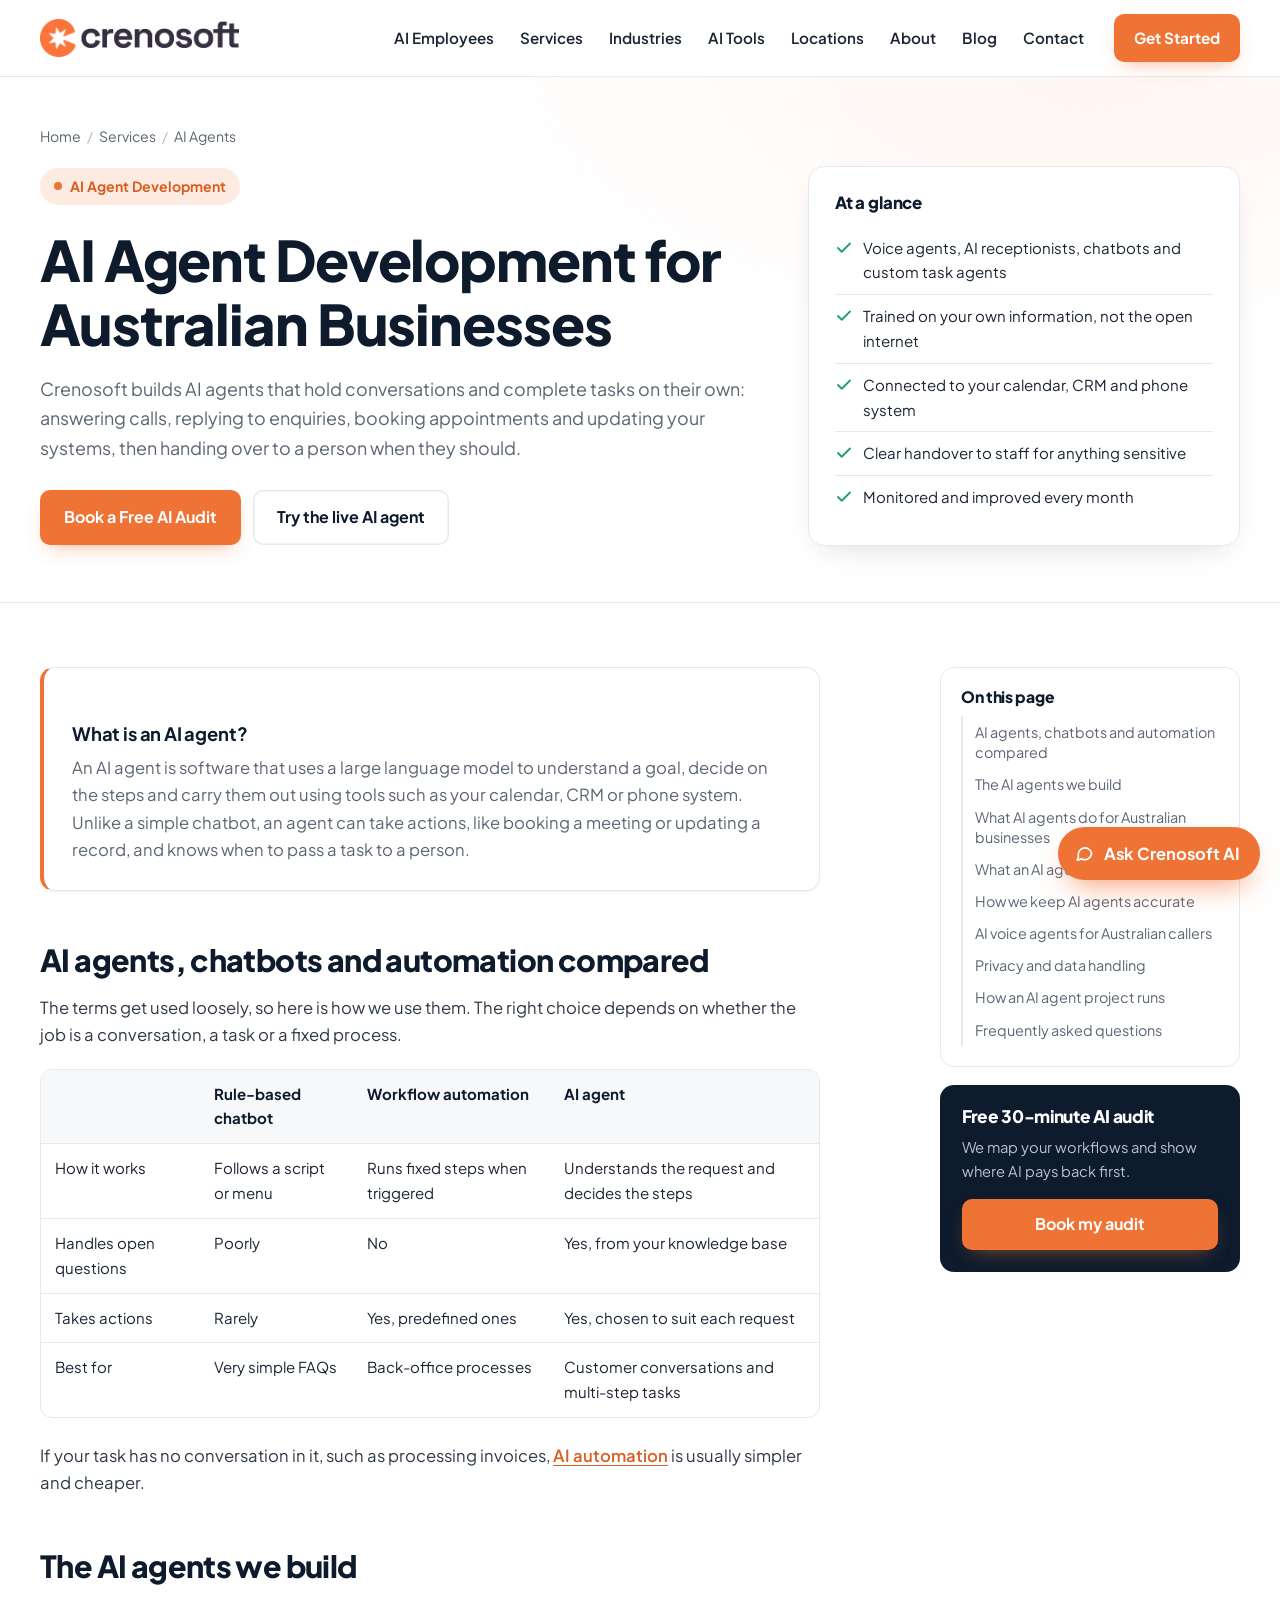
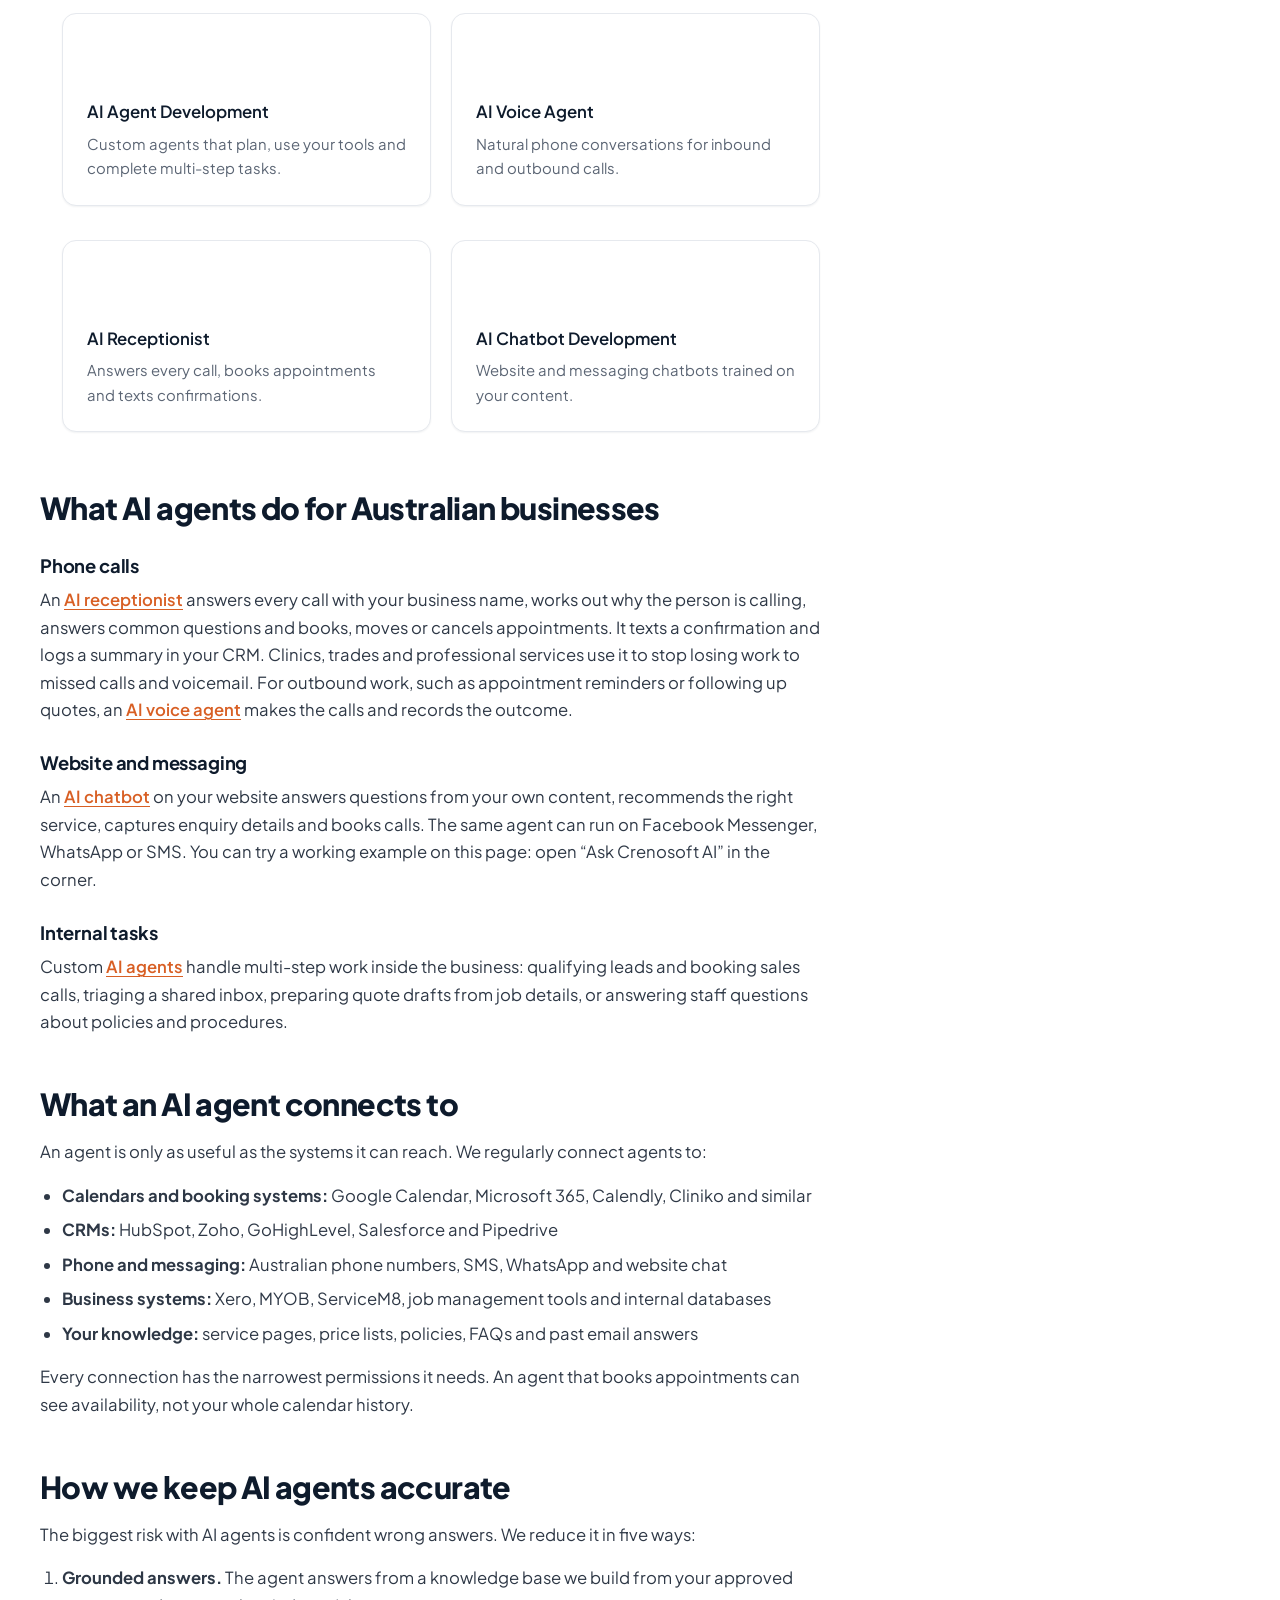
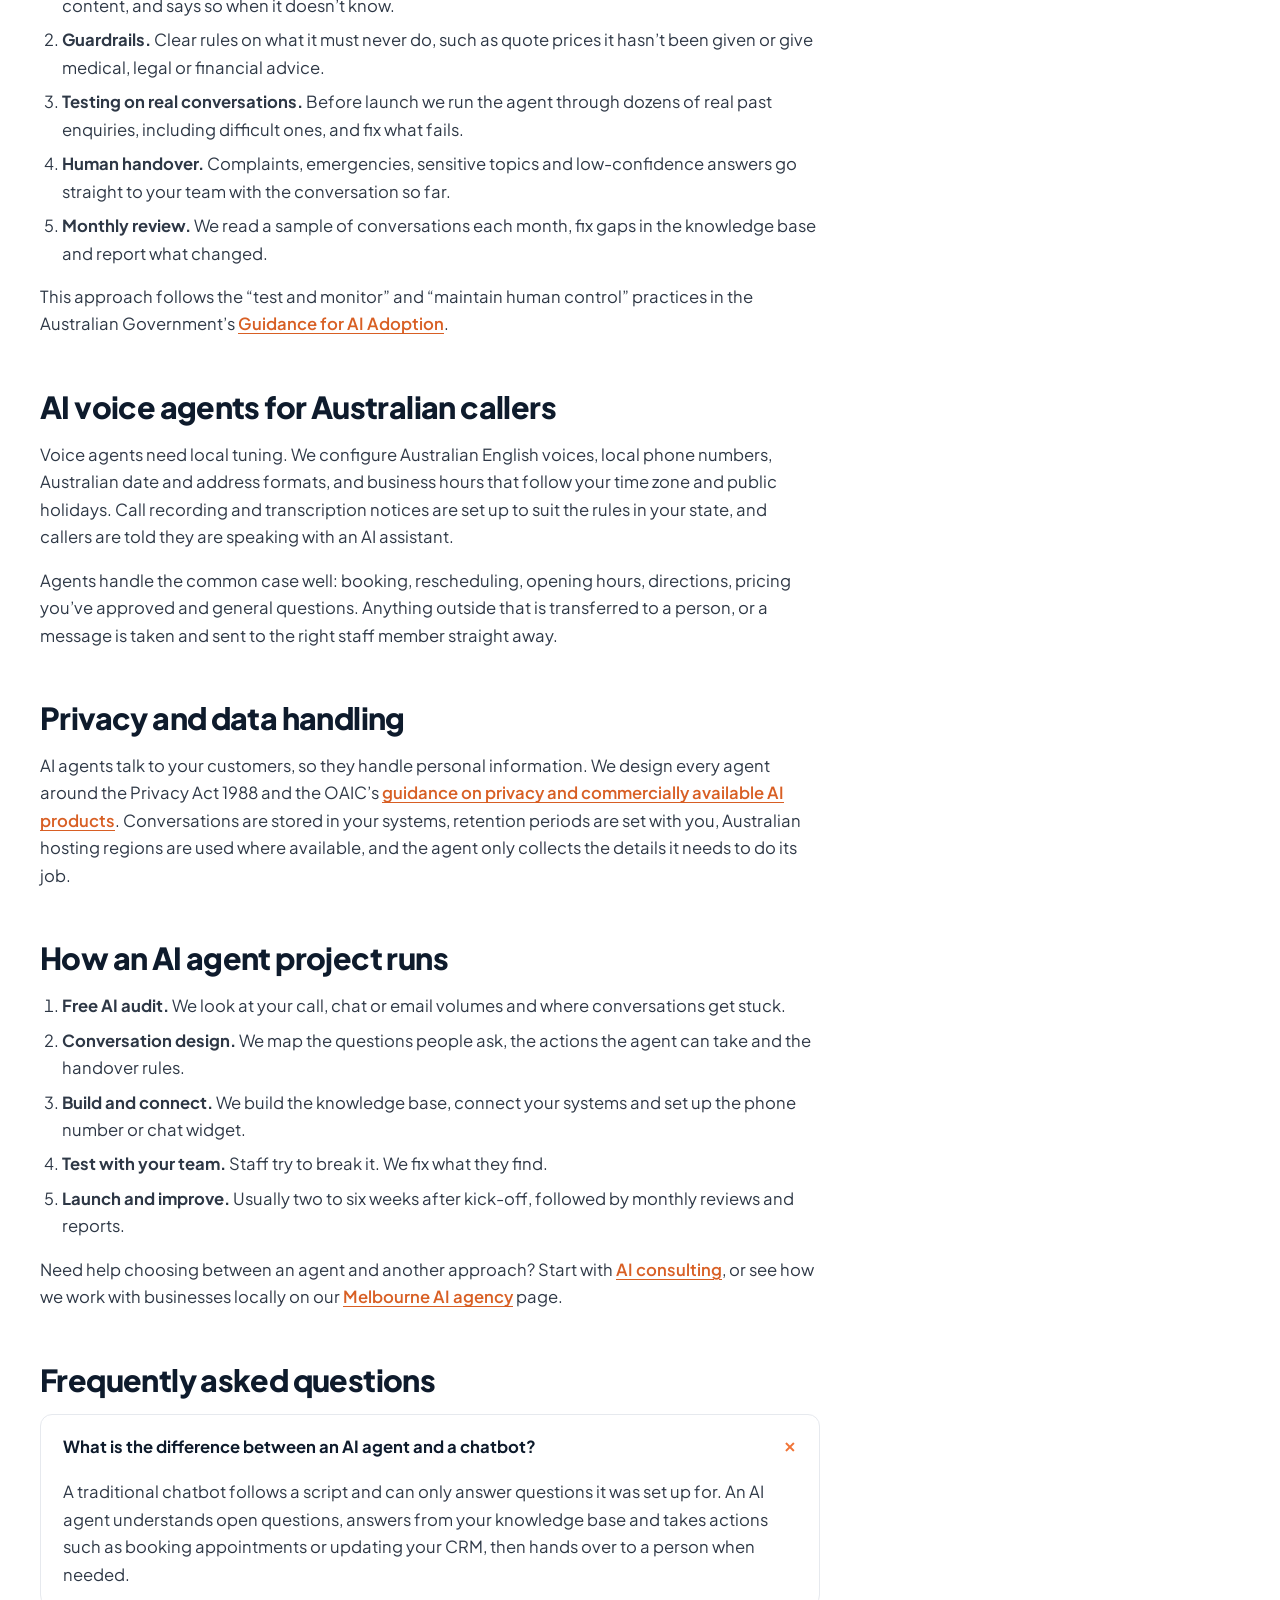
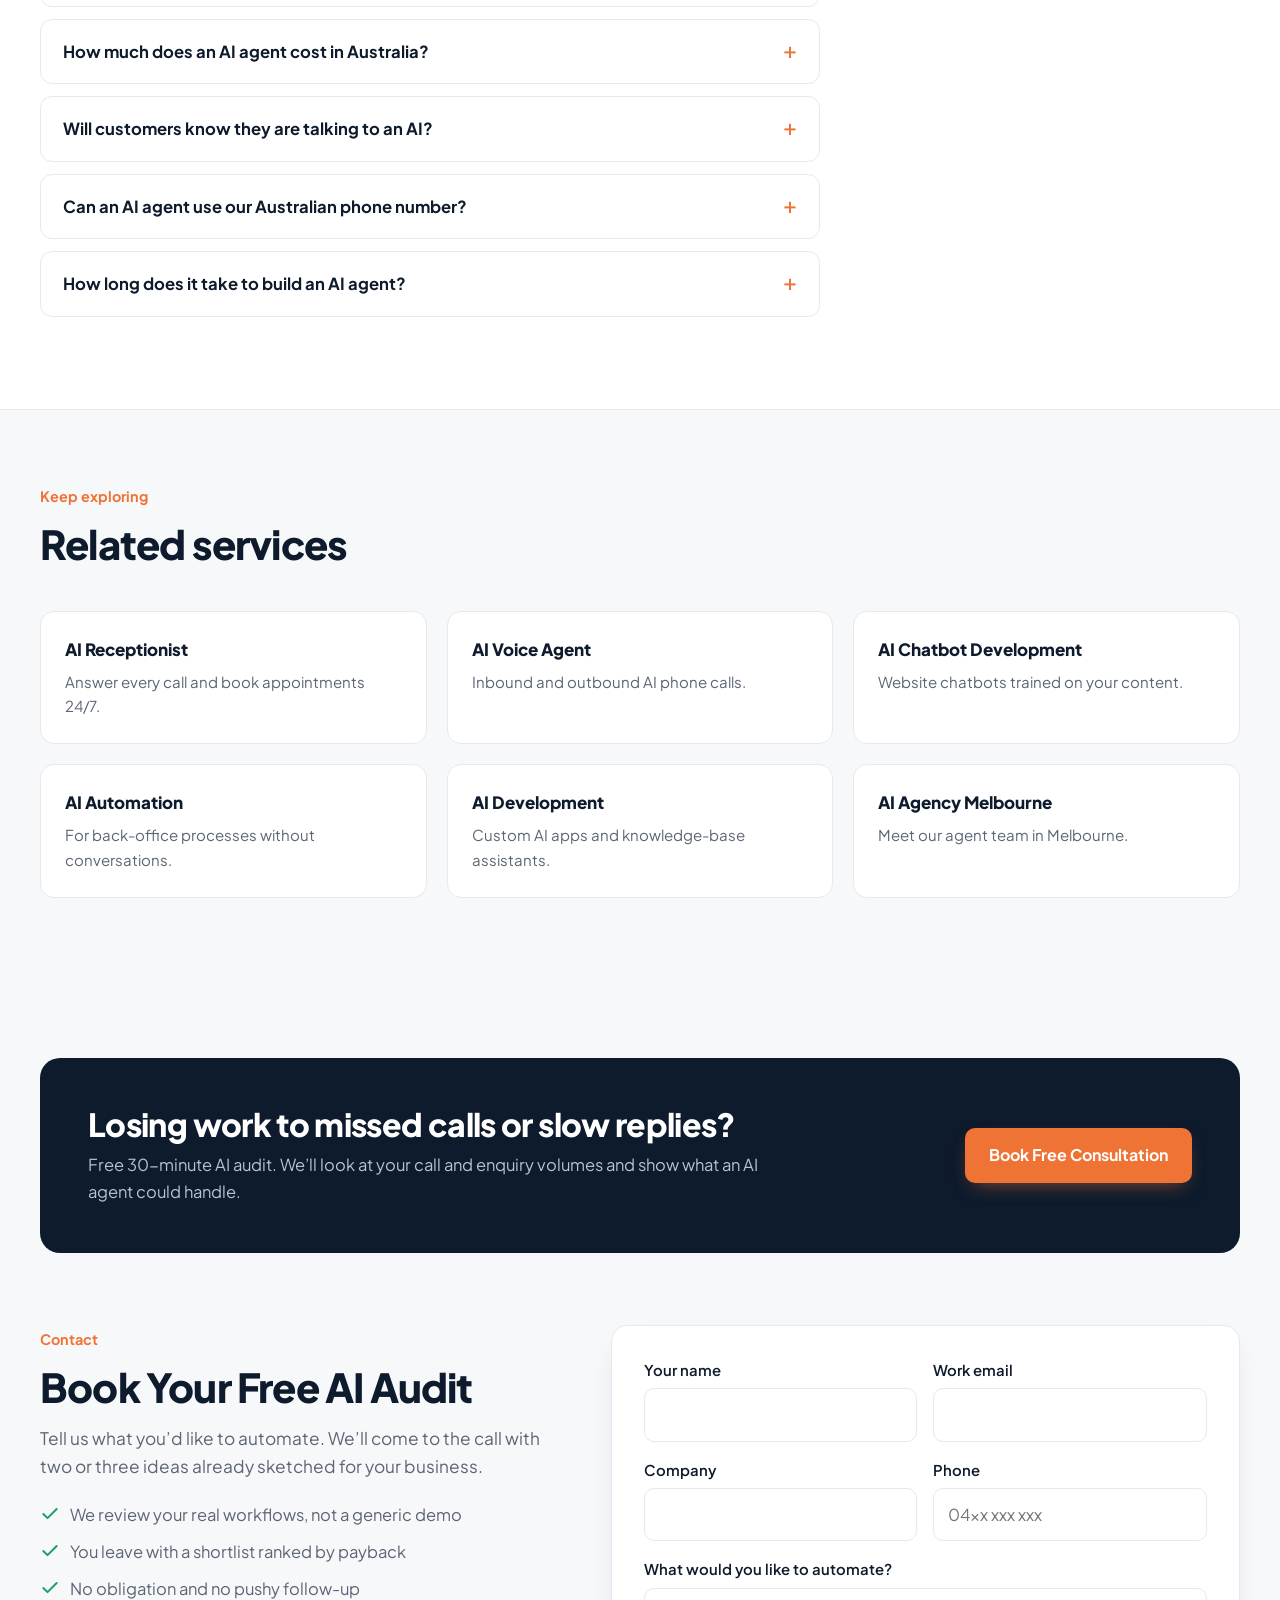
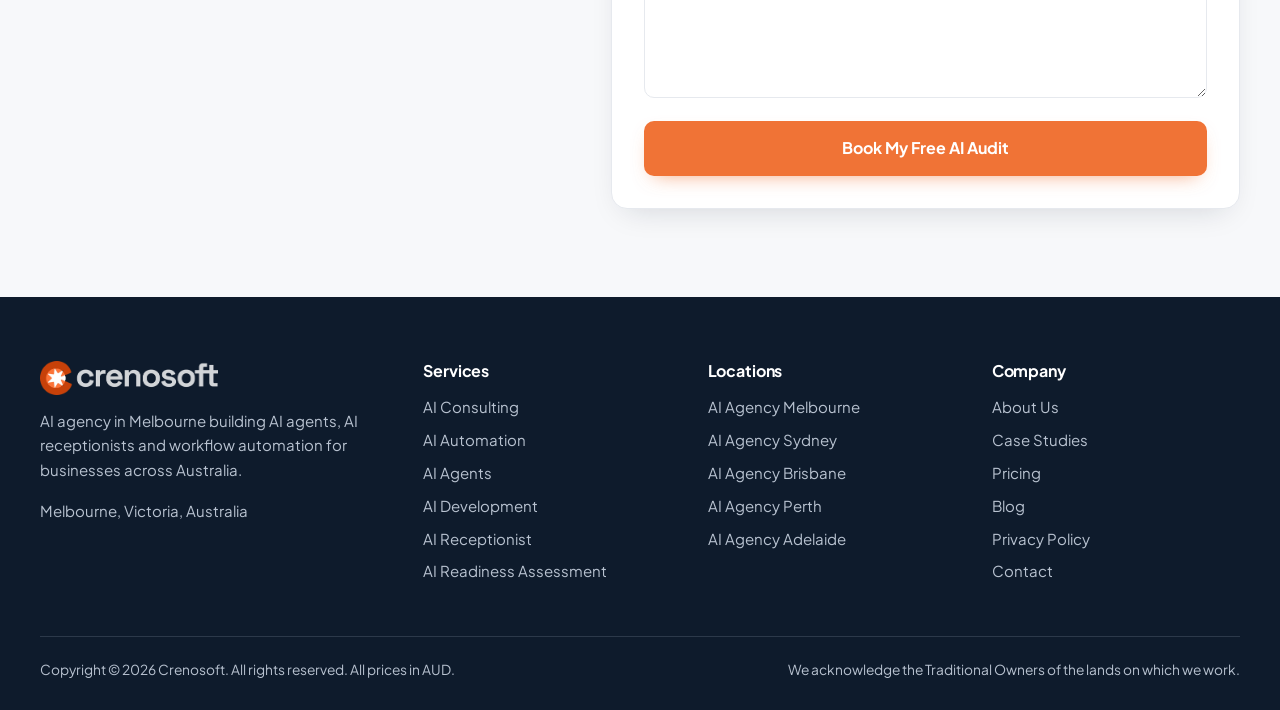
==== commit b61f8865: "Add Human-Backed AI Employees USP: new page, homepage hero and nav" ====
--- a/ai-agents.html
+++ b/ai-agents.html
@@ -35,6 +35,7 @@
 <svg width="26" height="26" viewBox="0 0 24 24" fill="none" stroke="currentColor" stroke-width="2" stroke-linecap="round"><path d="M4 7h16M4 12h16M4 17h16"/></svg>
 </button>
 <ul class="nav-links" id="nav-links">
+<li><a href="/ai-employees/">AI Employees</a></li>
 <li><a href="/#services">Services</a></li>
 <li><a href="/#industries">Industries</a></li>
 <li><a href="/#assessment">AI Tools</a></li>
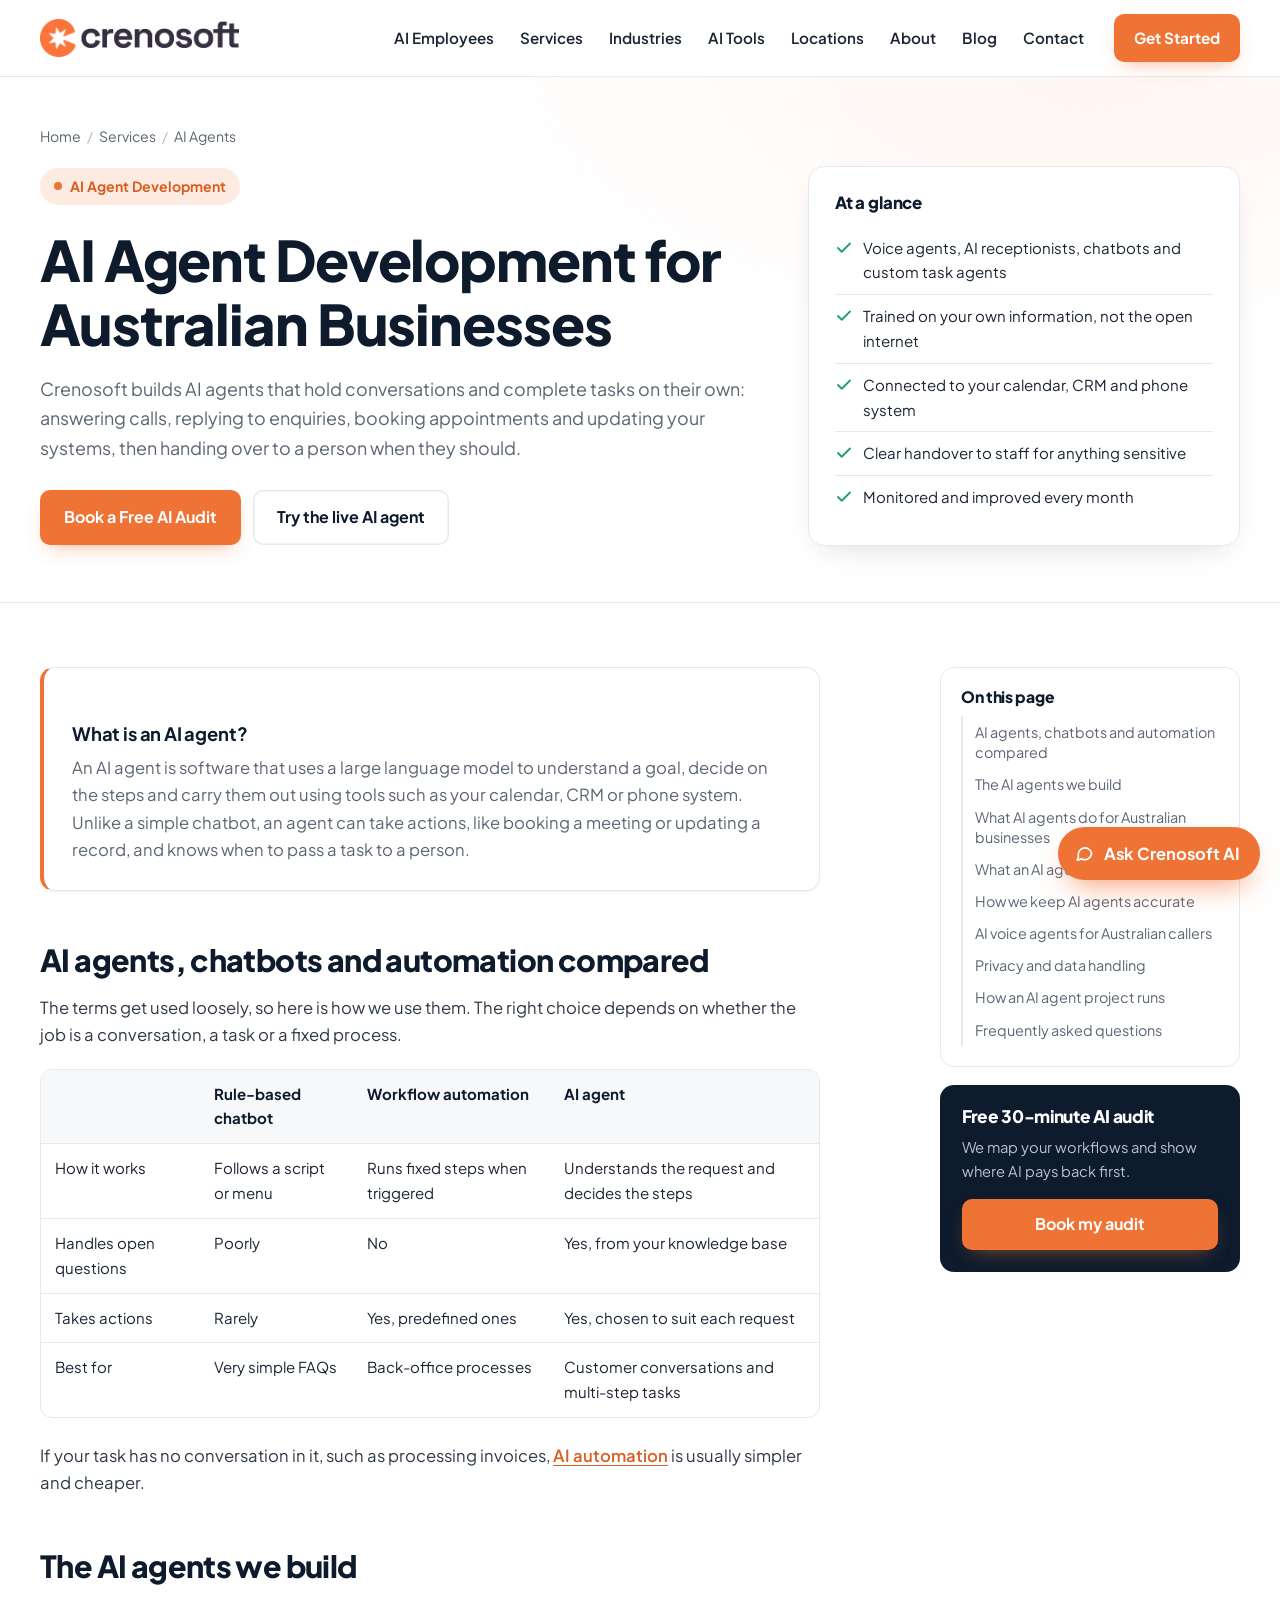
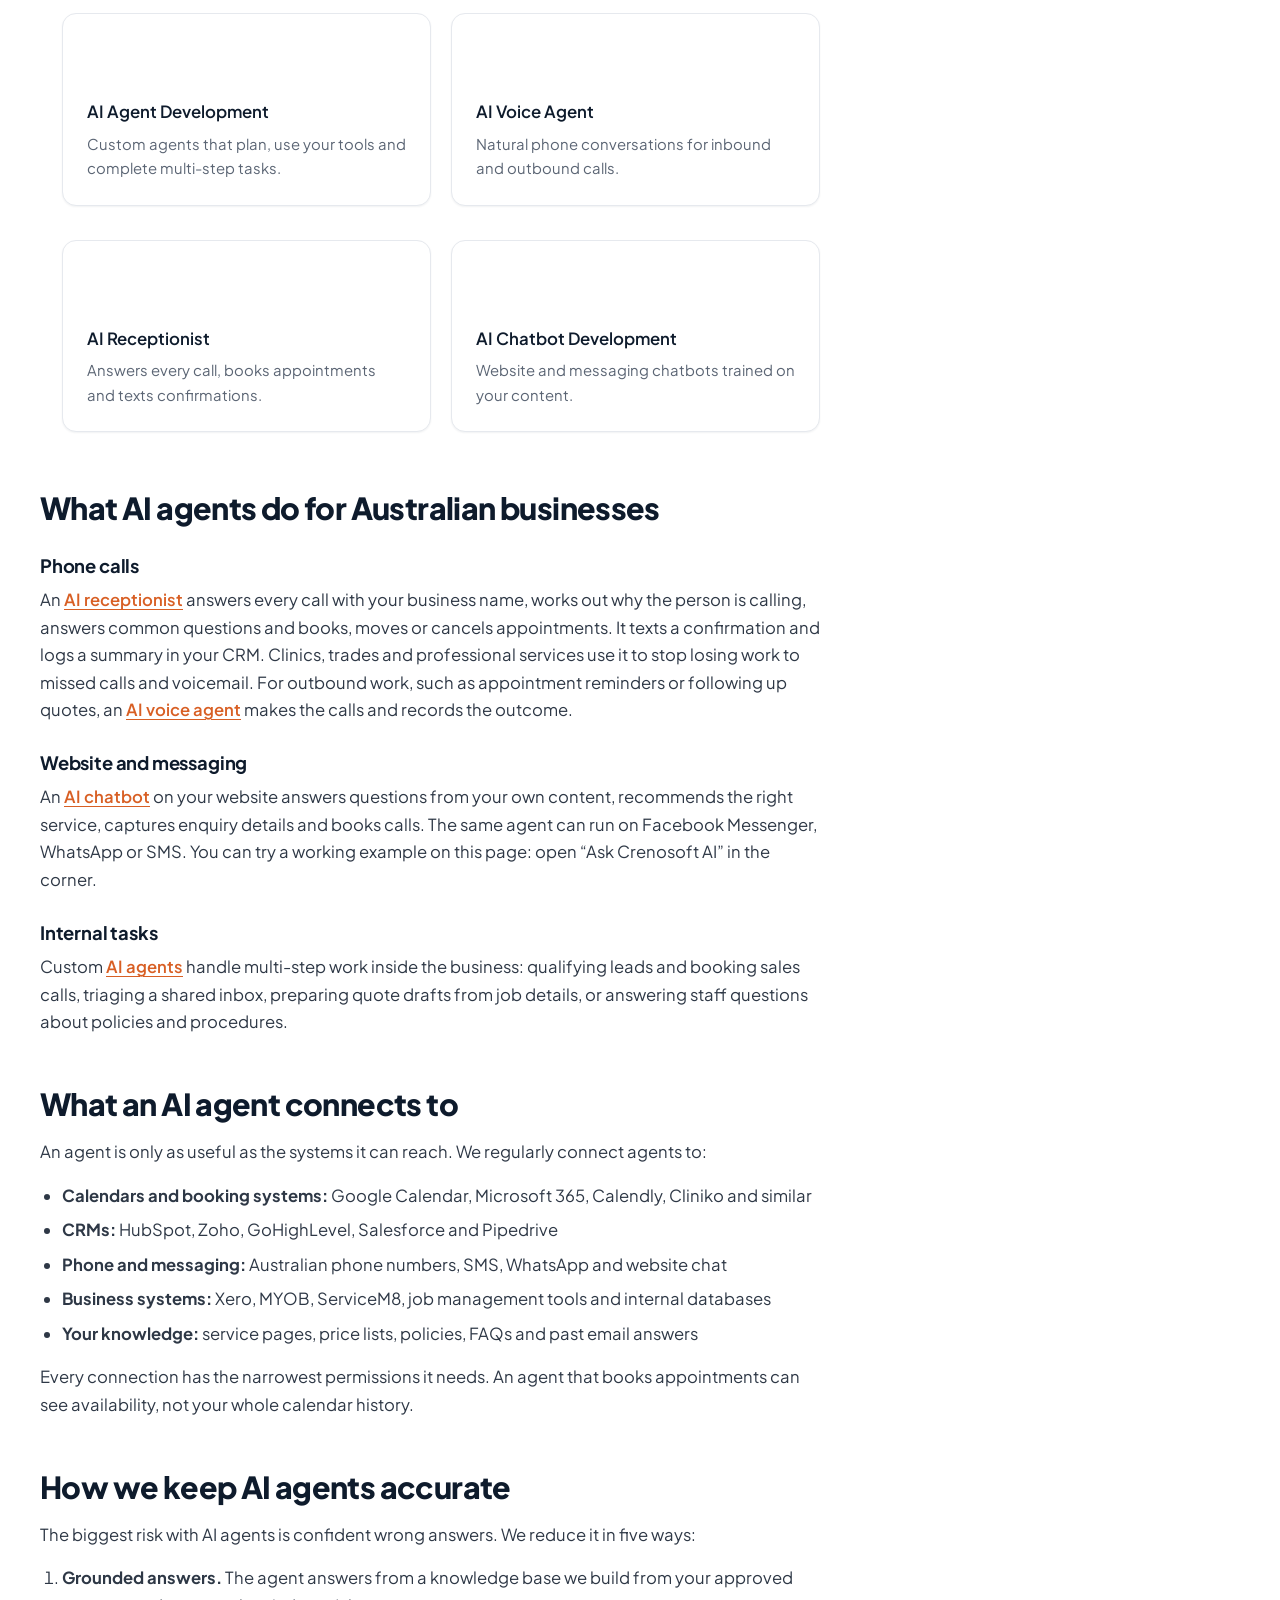
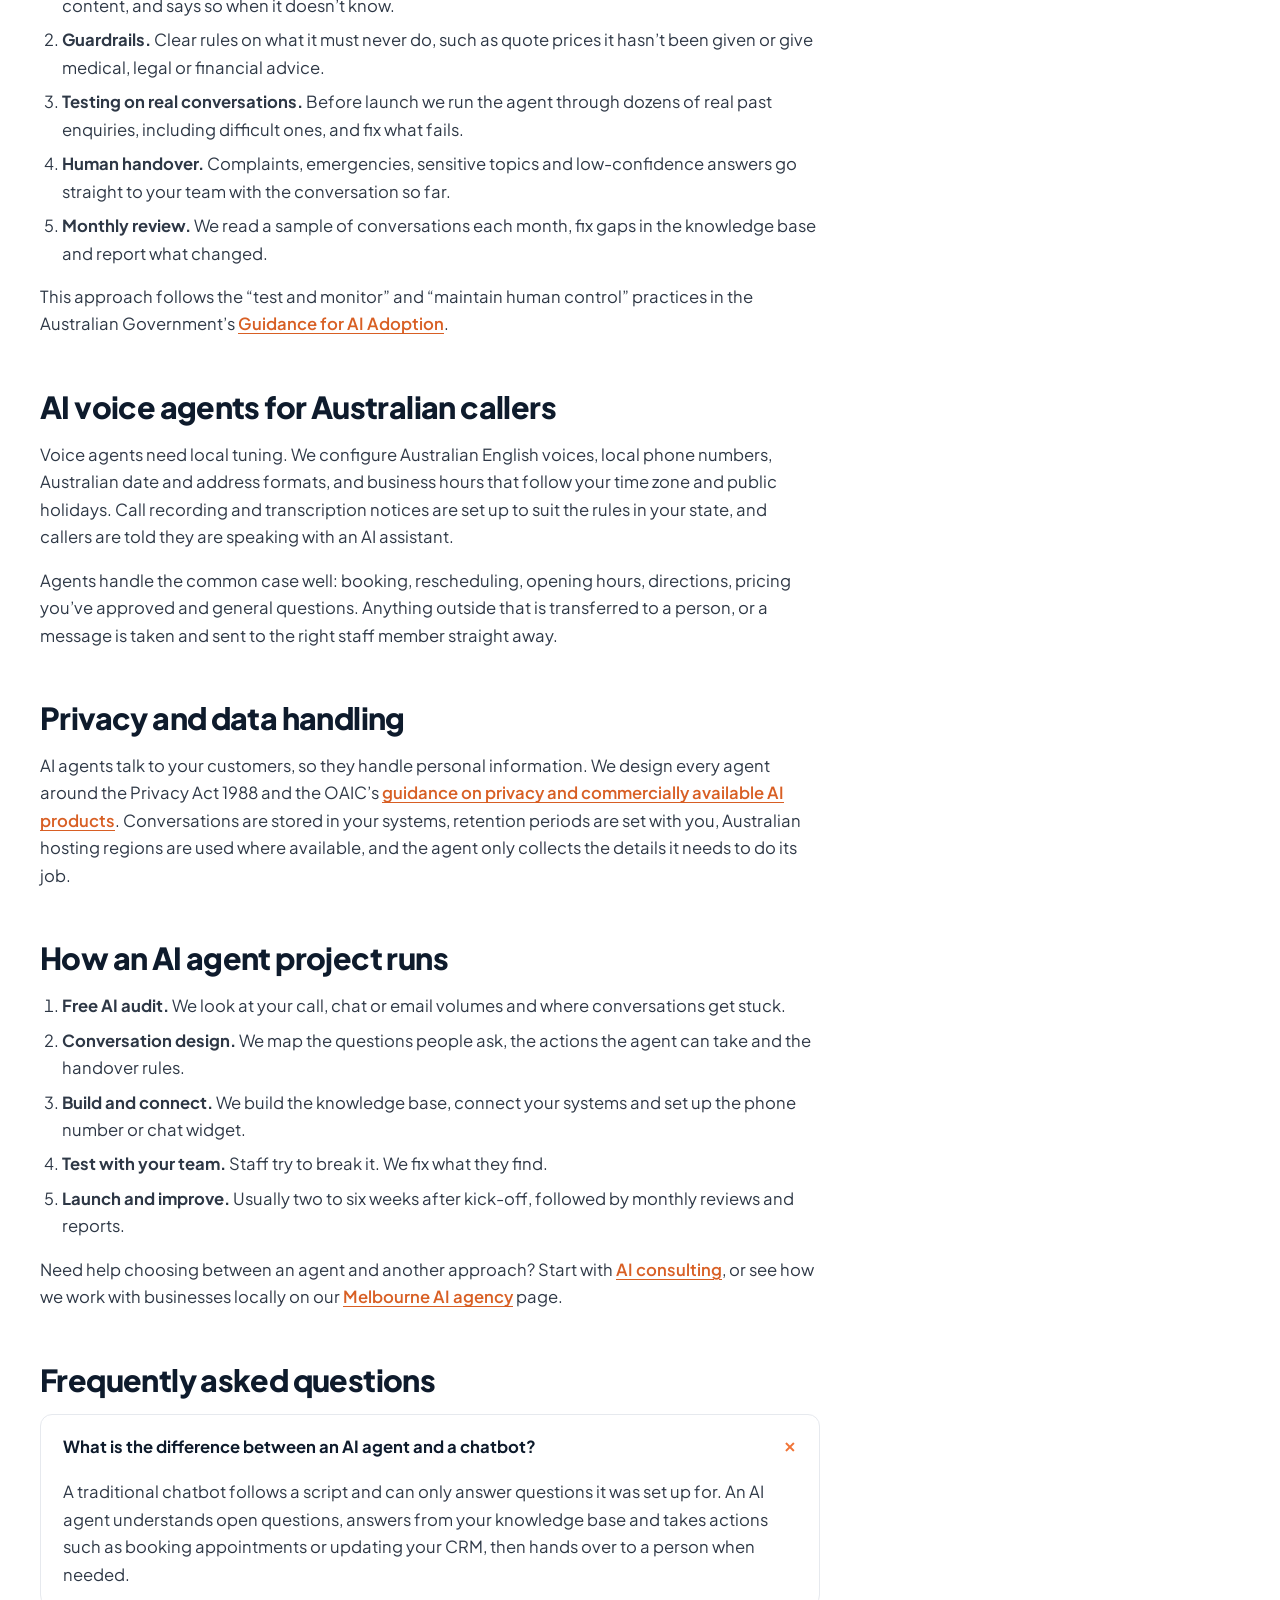
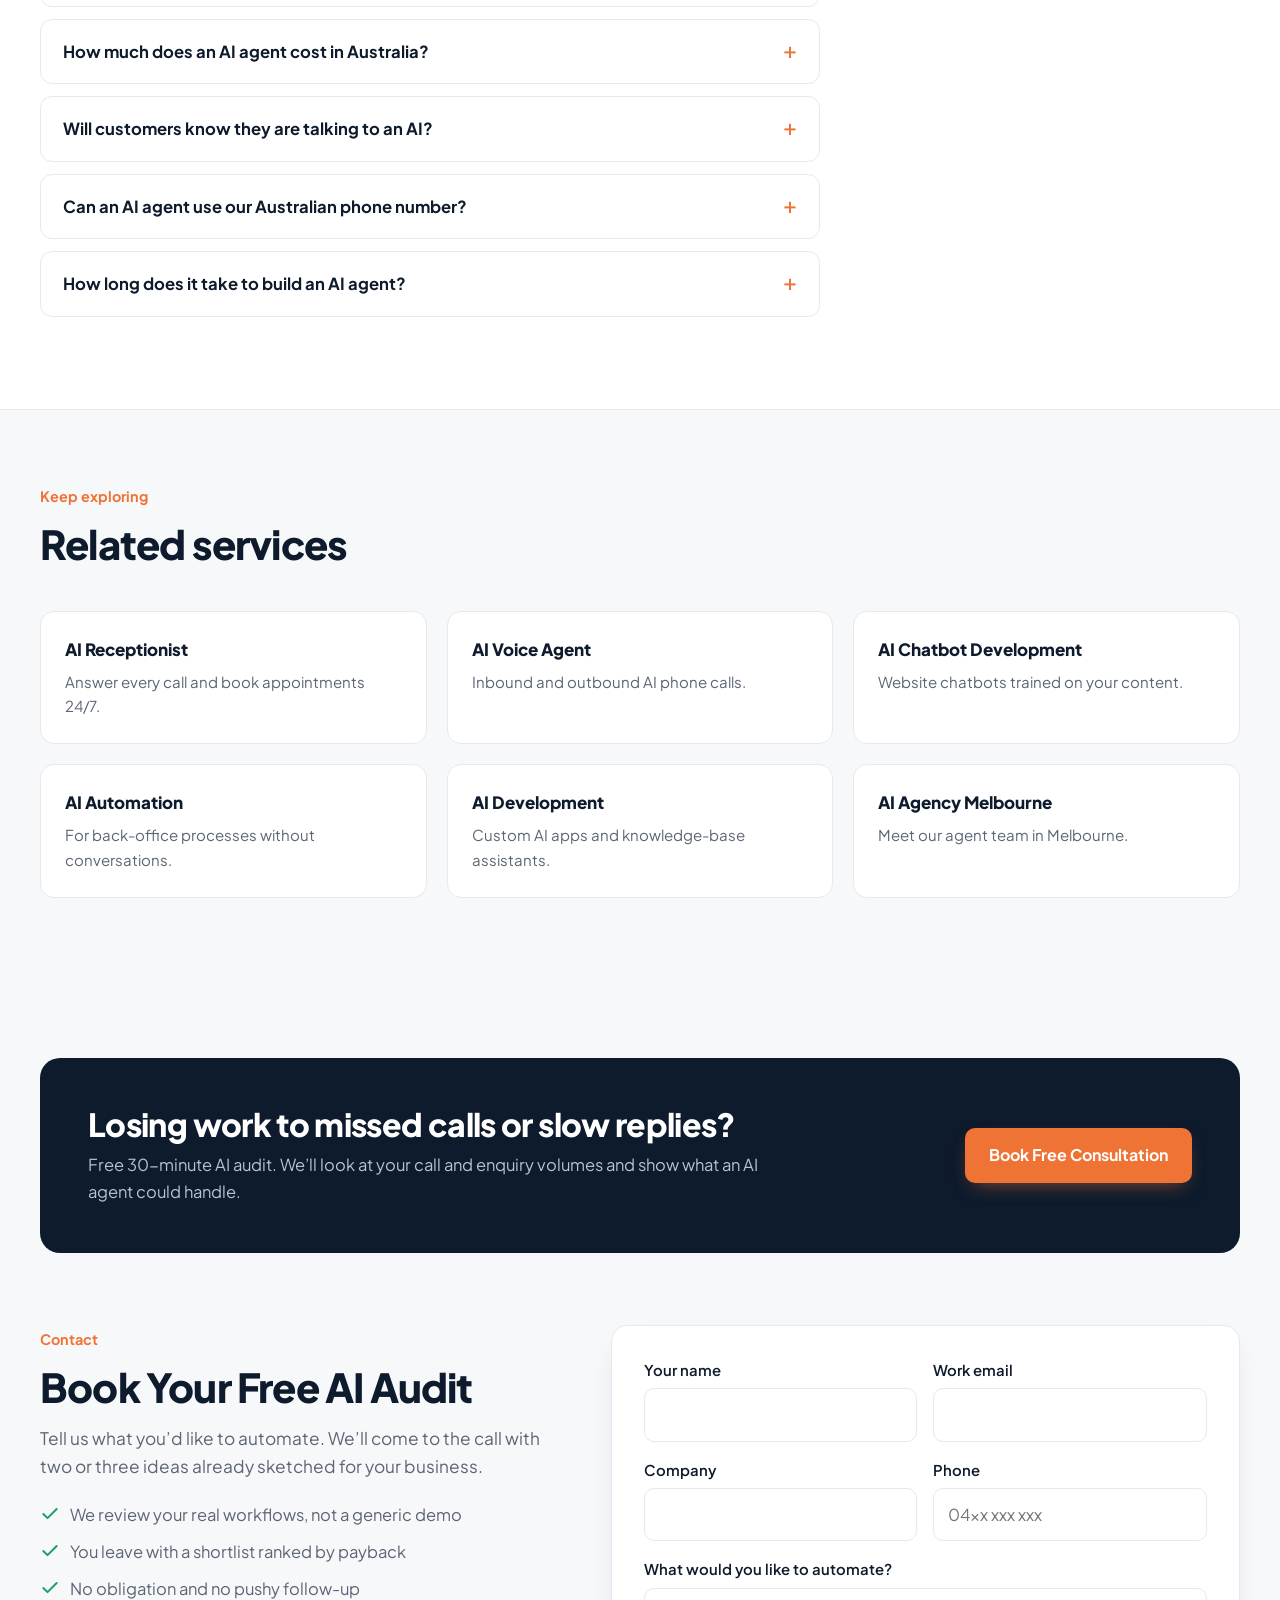
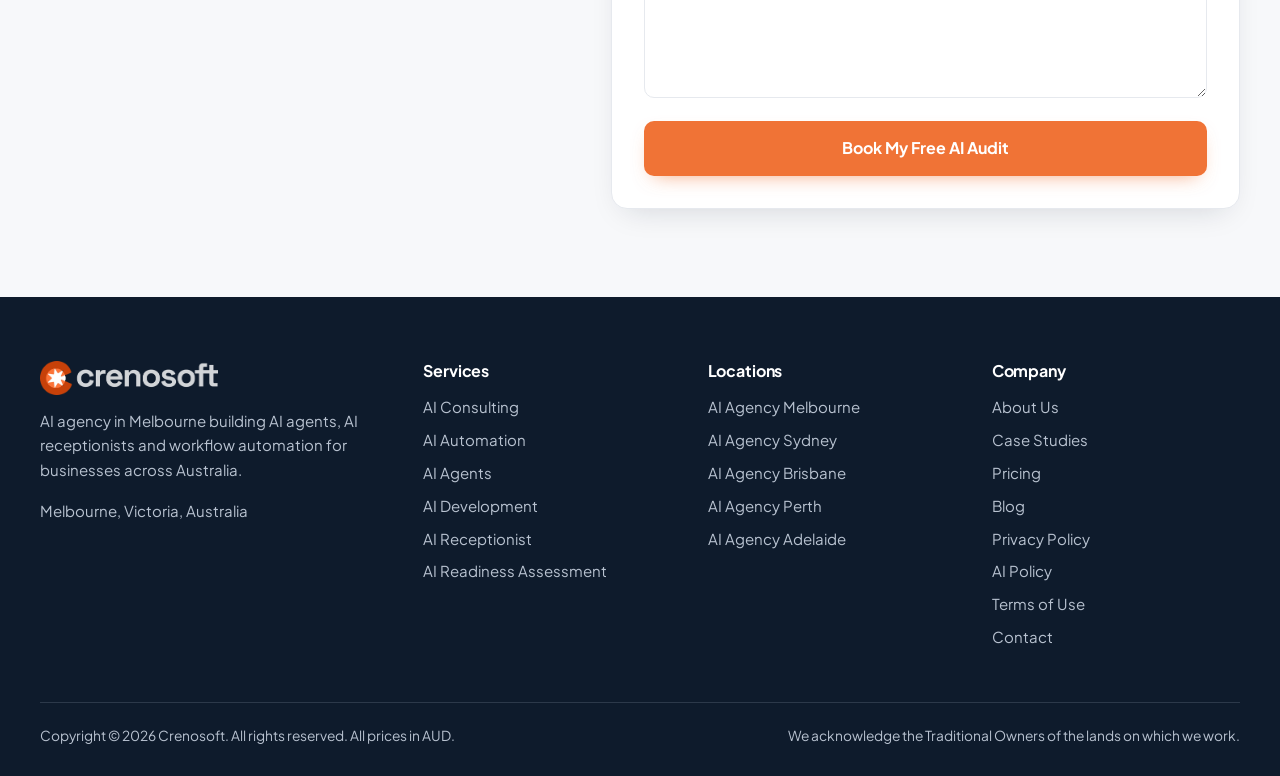
==== commit 423f324e: "Add legal and company pages, 9 industry pages, 404 and plain layout" ====
--- a/ai-agents.html
+++ b/ai-agents.html
@@ -210,6 +210,8 @@
 <li><a href="/pricing/">Pricing</a></li>
 <li><a href="/insights/">Blog</a></li>
 <li><a href="/privacy/">Privacy Policy</a></li>
+<li><a href="/ai-policy/">AI Policy</a></li>
+<li><a href="/terms/">Terms of Use</a></li>
 <li><a href="#contact">Contact</a></li>
 </ul>
 </div>
